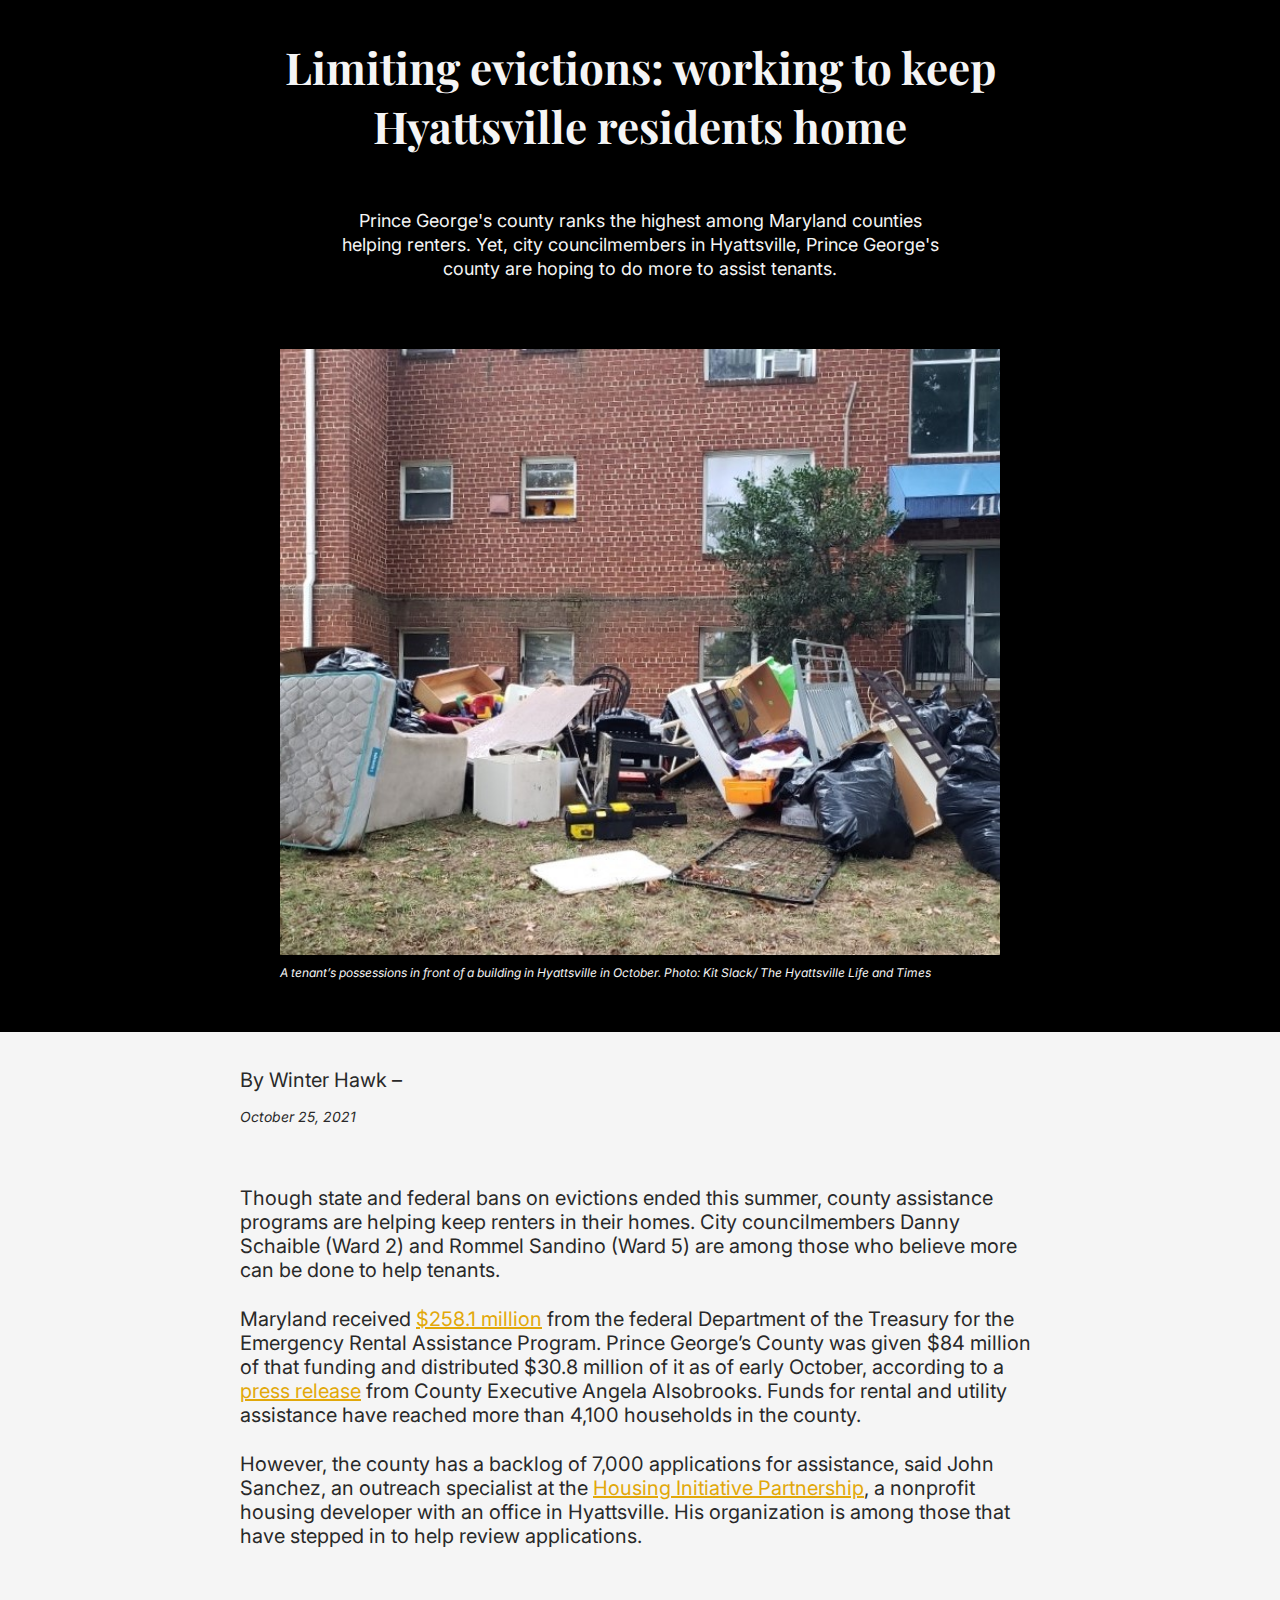
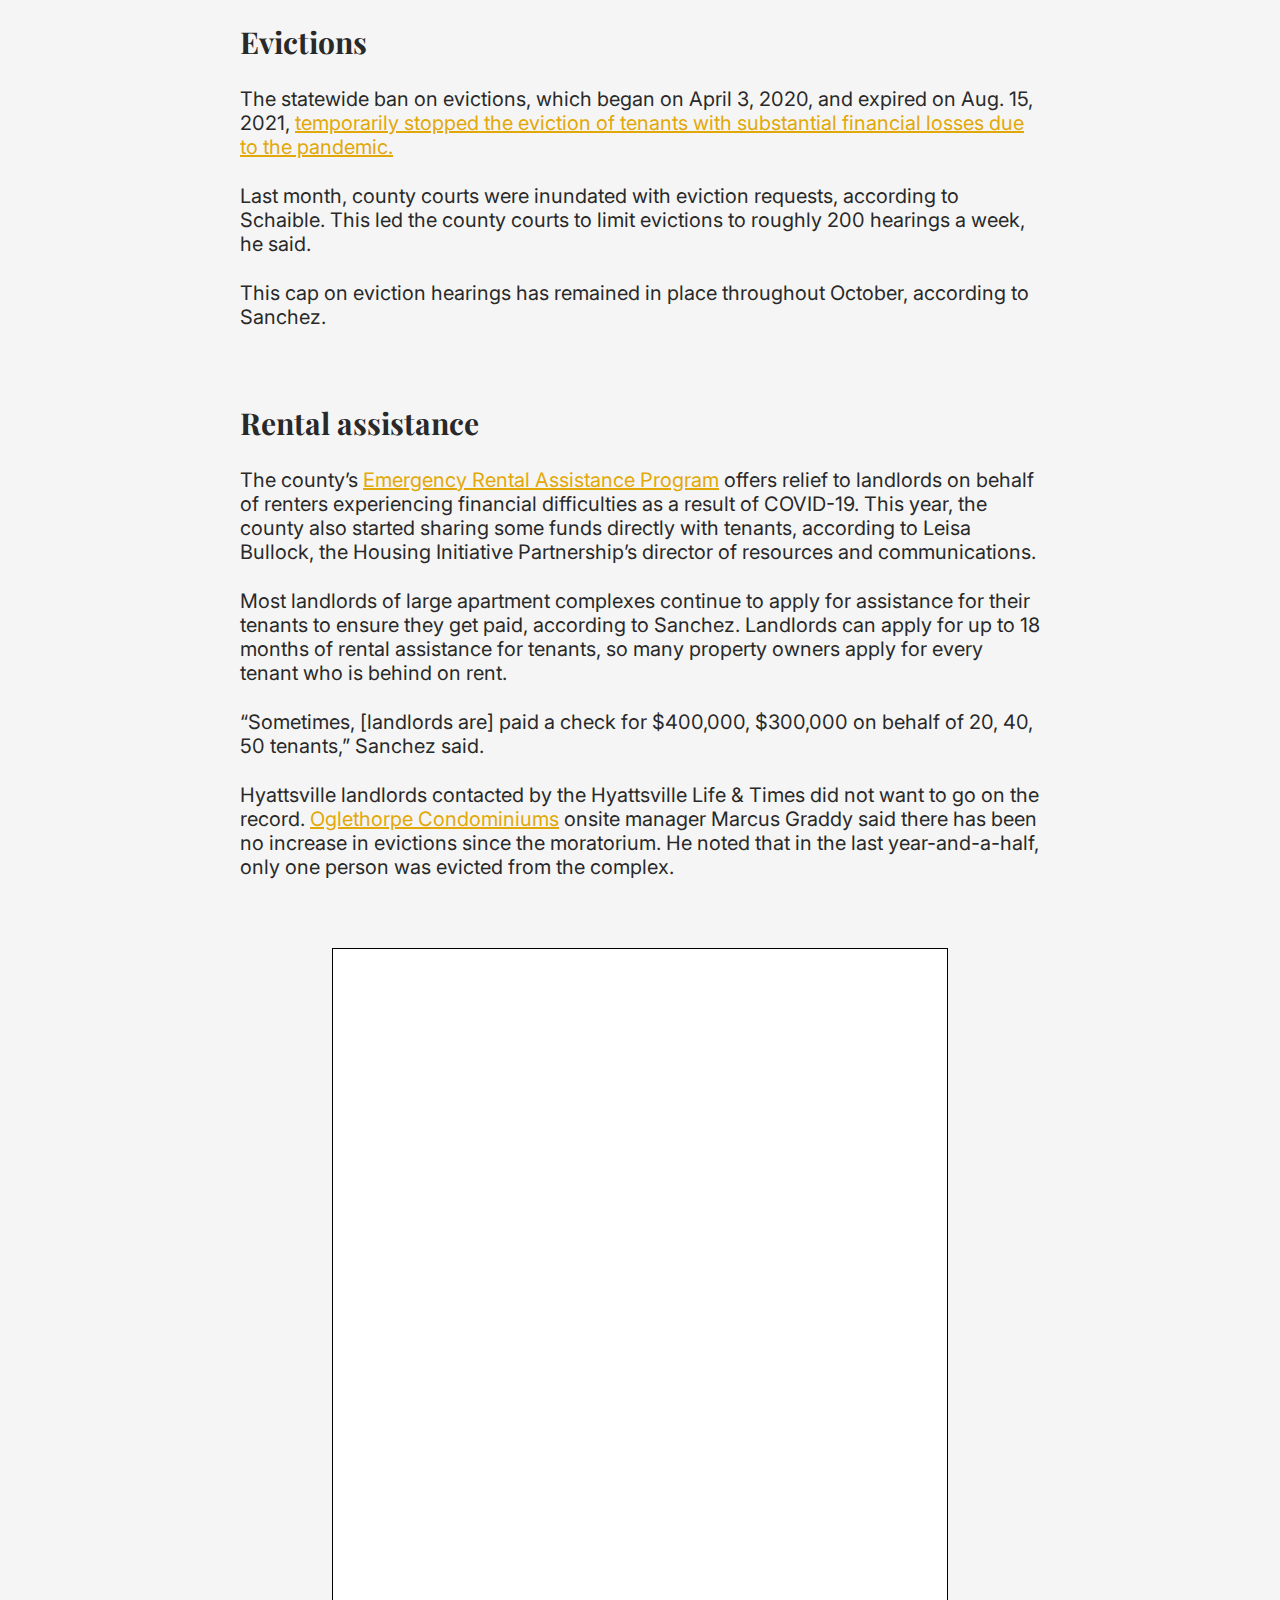
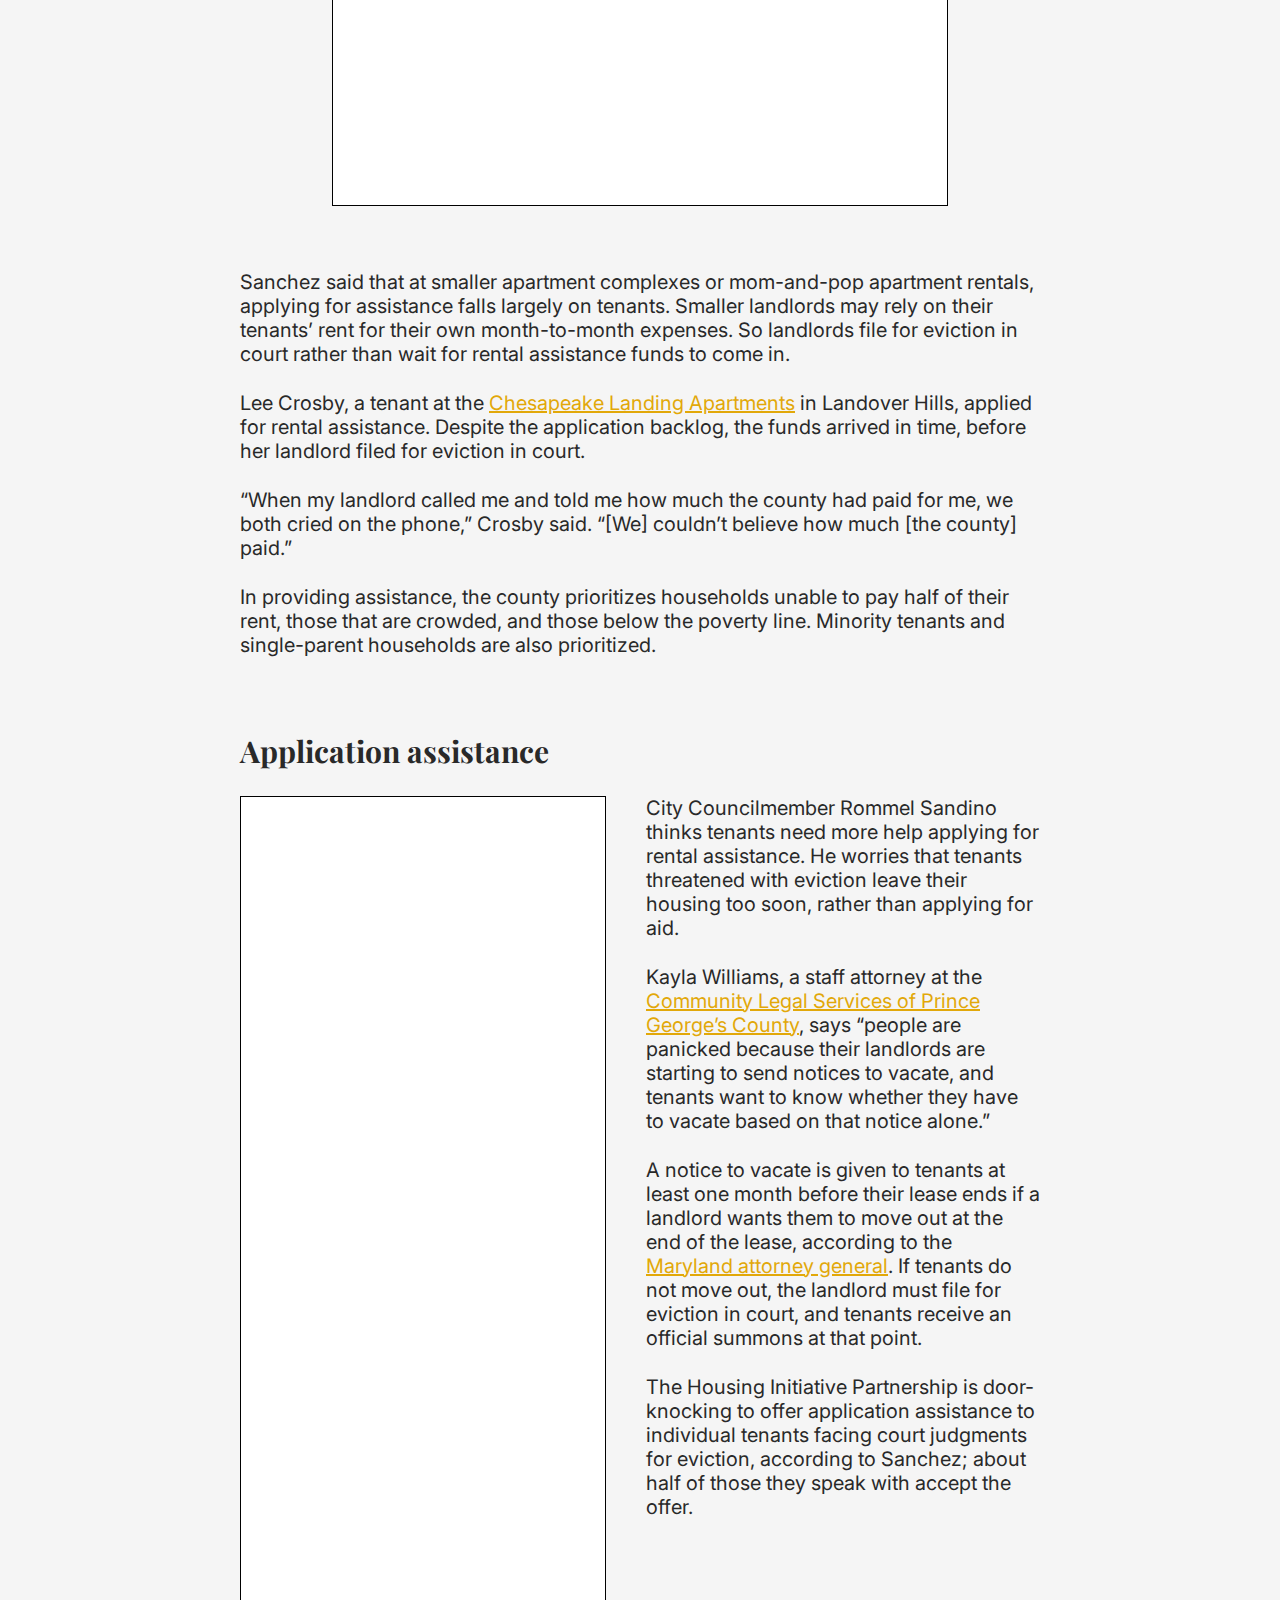
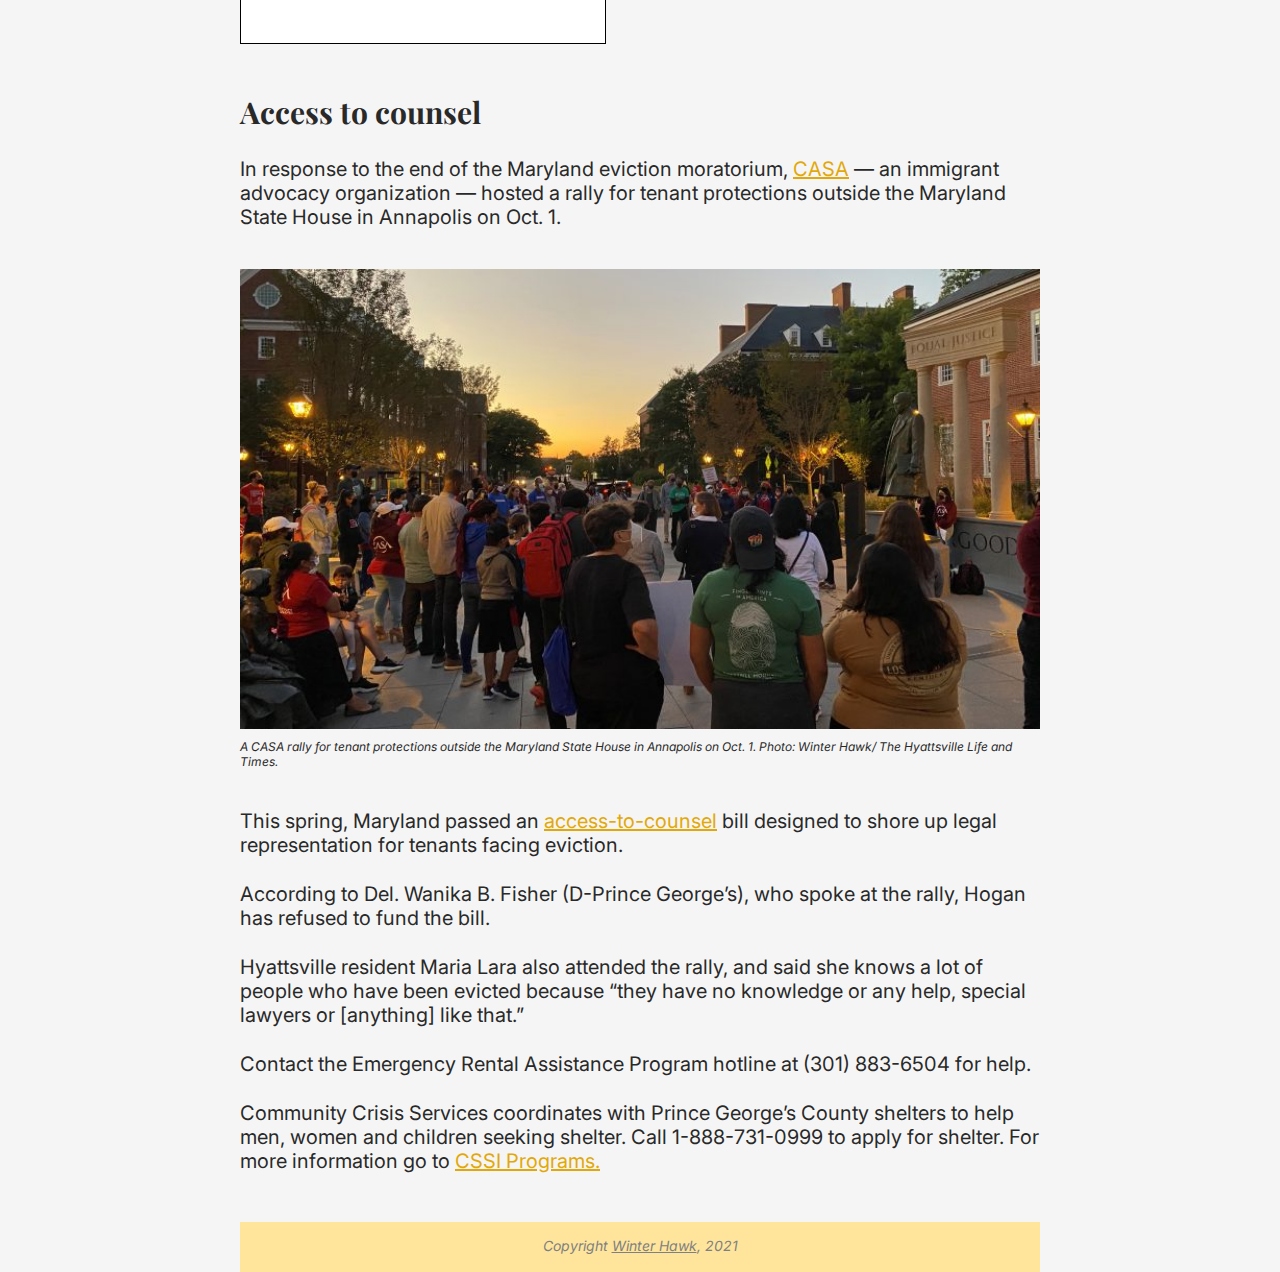
==== index.html @ 9fd35a3a "Update index.html" ====
<!DOCTYPE html>
<html lang="en">
   <head>
      <meta charset="utf-8">
      <meta name="viewport" content="width=device-width, initial-scale=1">
      <title>Limiting evictions: working to keep Hyattsville residents home</title>
      <link href="https://fonts.googleapis.com/css2?family=Playfair+Display&display=swap" rel="stylesheet">
      <link href="https://fonts.googleapis.com/css2?family=Inter:wght@200;300&display=swap" rel="stylesheet">
      <link rel="stylesheet" href="styles.css">
   </head>
   <body>
      <div class="header-container">
         <div class="container">
            <h1>Limiting evictions: working to keep Hyattsville residents&nbsp;home</h1>
            <br>
            <p class="subhead">Prince George's county ranks the highest among Maryland counties helping renters. Yet, city councilmembers in Hyattsville, Prince George's county are hoping to do more to assist tenants.  </p>
            <br>
            <br>
            <figure>
              <img src="Assets/October-eviction.jpeg" alt="Eviction">
              <figcaption> A tenant’s possessions in front of a building in Hyattsville in October. Photo: Kit Slack/ The Hyattsville Life and Times </figcaption>
            </figure>
            <br>
         </div>
      </div>
      <div class="text-container">
         <div class="container">
            <p>By Winter Hawk – </p>
            <p class="date"> October 25, 2021 </p>
            <br>
            <p>Though state and federal bans on evictions ended this summer, county assistance programs are helping keep renters in their homes. City councilmembers Danny Schaible (Ward 2) and Rommel Sandino (Ward 5) are among those who believe more can be done to help tenants.</p>
            <p>Maryland received <a href="https://home.treasury.gov/system/files/136/Emergency-Rental-Assistance-Payments-to-States-and-Eligible-Units-of-Local-Government.pdf" target="_blank">$258.1 million</a> from the federal Department of the Treasury for the Emergency Rental Assistance Program. Prince George’s County was given $84 million of that funding and distributed $30.8 million of it as of early October, according to a <a href="https://www.princegeorgescountymd.gov/ArchiveCenter/ViewFile/Item/3580" target="_blank">press release</a> from County Executive Angela Alsobrooks. Funds for rental and utility assistance have reached more than 4,100 households in the county.</p>
            <p>However, the county has a backlog of 7,000 applications for assistance, said John Sanchez, an outreach specialist at the <a href="https://hiphomes.org/" target="_blank">Housing Initiative Partnership</a>, a nonprofit housing developer with an office in Hyattsville. His organization is among those that have stepped in to help review applications.</p>
            <br>
            <h2>Evictions</h2>
            <p>The statewide ban on evictions, which began on April 3, 2020, and expired on Aug. 15, 2021, <a href="https://governor.maryland.gov/wp-content/uploads/2020/12/Evictions-Repossessions-Foreclosures-3d-AMENDED-12.17.20.pdf" target="_blank">temporarily stopped the eviction of tenants with substantial financial losses due to the pandemic.</a></p>
            <p>Last month, county courts were inundated with eviction requests, according to Schaible. This led the county courts to limit evictions to roughly 200 hearings a week, he said.</p>
            <p>This cap on eviction hearings has remained in place throughout October, according to Sanchez.</p>
            <br>
            <h2>Rental assistance</h2>
            <div>
               <p>The county’s <a href="https://www.princegeorgescountymd.gov/3703/Emergency-Rental-Assistance-Program" target="_blank">Emergency Rental Assistance Program</a> offers relief to landlords on behalf of renters experiencing financial difficulties as a result of COVID-19. This year, the county also started sharing some funds directly with tenants, according to Leisa Bullock, the Housing Initiative Partnership’s director of resources and communications. </p>
               <p> Most landlords of large apartment complexes continue to apply for assistance for their tenants to ensure they get paid, according to Sanchez. Landlords can apply for up to 18 months of rental assistance for tenants, so many property owners apply for every tenant who is behind on rent. </p>
               <p> “Sometimes, [landlords are] paid a check for $400,000, $300,000 on behalf of 20, 40, 50 tenants,” Sanchez said. </p>
               <p> Hyattsville landlords contacted by the Hyattsville Life & Times did not want to go on the record. <a href="https://www.facebook.com/MyOglethorpe/" target="_blank">Oglethorpe Condominiums</a> onsite manager Marcus Graddy said there has been no increase in evictions since the moratorium. He noted that in the last year-and-a-half, only one person was evicted from the complex.</p>
               <br>
            </div>
            <div class="image image1">
               <iframe title="Emergency Rental Assistance Program Applications " aria-label="Table" id="datawrapper-chart-BpOso" src="https://datawrapper.dwcdn.net/BpOso/4/" style="width: 0; min-width: 100% !important; border: none;" height="837"></iframe><script>!function(){"use strict";window.addEventListener("message",(function(e){if(void 0!==e.data["datawrapper-height"]){var t=document.querySelectorAll("iframe");for(var a in e.data["datawrapper-height"])for(var r=0;r<t.length;r++){if(t[r].contentWindow===e.source)t[r].style.height=e.data["datawrapper-height"][a]+"px"}}}))}();</script>
            </div>
            <br>
            <p> Sanchez said that at smaller apartment complexes or mom-and-pop apartment rentals, applying for assistance falls largely on tenants. Smaller landlords may rely on their tenants’ rent for their own month-to-month expenses. So landlords file for eviction in court rather than wait for rental assistance funds to come in. </p>
            <p>Lee Crosby, a tenant at the <a href="https://chesapeakelandingapartments.com/" target="_blank">Chesapeake Landing Apartments</a> in Landover Hills, applied for rental assistance. Despite the application backlog, the funds arrived in time, before her landlord filed for eviction in court.</p>
            <p> “When my landlord called me and told me how much the county had paid for me, we both cried on the phone,” Crosby said. “[We] couldn’t believe how much [the county] paid.” </p>
            <p> In providing assistance, the county prioritizes households unable to pay half of their rent, those that are crowded, and those below the poverty line. Minority tenants and single-parent households are also prioritized. </p>
            <br>
            <h2>Application assistance</h2>
            <div class="image-wrapper">
               <div class="image image2">
                 <iframe title="Households Assisted with Federal Covid-19 Relief Funds" aria-label="Grouped Bars" id="datawrapper-chart-jTeol" src="https://datawrapper.dwcdn.net/jTeol/2/" style="width: 0; min-width: 100% !important; border: none;" height="827"></iframe><script>!function(){"use strict";window.addEventListener("message",(function(e){if(void 0!==e.data["datawrapper-height"]){var t=document.querySelectorAll("iframe");for(var a in e.data["datawrapper-height"])for(var r=0;r<t.length;r++){if(t[r].contentWindow===e.source)t[r].style.height=e.data["datawrapper-height"][a]+"px"}}}))}();
                 </script>
               </div>
               <div>
                  <p class="margin"> City Councilmember Rommel Sandino thinks tenants need more help applying for rental assistance. He worries that tenants threatened with eviction leave their housing too soon, rather than applying for aid. </p>
                  <p> Kayla Williams, a staff attorney at the <a href="https://www.clspgc.org/" target="_blank">Community Legal Services of Prince George’s County</a>, says “people are panicked because their landlords are starting to send notices to vacate, and tenants want to know whether they have to vacate based on that notice alone.” </p>
                  <p> A notice to vacate is given to tenants at least one month before their lease ends if a landlord wants them to move out at the end of the lease, according to the <a href="https://www.marylandattorneygeneral.gov/CPD%20Documents/Tips-Publications/81.pdf" target="_blank">Maryland attorney general</a>. If tenants do not move out, the landlord must file for eviction in court, and tenants receive an official summons at that point. </p>
                  <p> The Housing Initiative Partnership is door-knocking to offer application assistance to individual tenants facing court judgments for eviction, according to Sanchez; about half of those they speak with accept the offer. </p>
               </div>
            </div>
            <br>
            <h2> Access to counsel </h2>
            <p> In response to the end of the Maryland eviction moratorium, <a href="https://wearecasa.org/" target="_blank">CASA</a> — an immigrant advocacy organization — hosted a rally for tenant protections outside the Maryland State House in Annapolis on Oct. 1. </p>
            <figure class="rally-container">
              <img src="assets/CASA-rally.jpg" alt="CASA Rally">
              <figcaption> A CASA rally for tenant protections outside the Maryland State House in Annapolis on Oct. 1. Photo: Winter Hawk/ The Hyattsville Life and Times. </figcaption>
            </figure>
            <p> This spring, Maryland passed an <a href="https://trackbill.com/bill/maryland-house-bill-18-landlord-and-tenant-residential-tenants-access-to-counsel/1957976/" target="_blank">access-to-counsel</a> bill designed to shore up legal representation for tenants facing eviction. </p>
            <p> According to Del. Wanika B. Fisher (D-Prince George’s), who spoke at the rally, Hogan has refused to fund the bill. </p>
            <p> Hyattsville resident Maria Lara also attended the rally, and said she knows a lot of people who have been evicted because “they have no knowledge or any help, special lawyers or [anything] like that.” </p>
            <p> Contact the Emergency Rental Assistance Program hotline at (301) 883-6504 for help. </p>
            <p> Community Crisis Services coordinates with Prince George’s County shelters to help men, women and children seeking shelter. Call 1-888-731-0999 to apply for shelter. For more information go to <a href="https://www.communitycrisis.org/?page_id=1098#1462406111928-669ebdb4-e2aa" target="_blank">CSSI Programs. </a> </p>
            <br>
            <div class="footer">
               <div class= "copyright">
                  Copyright <a class="copyright" href="https://winter-hawk.github.io/" target="_blank"> Winter Hawk</a>, 2021
               </div>
            </div>
         </div>
      </div>
   </body>
</html>
---- styles.css ----
/* font-family: 'Inter', sans-serif;
 font-family: 'Playfair Display', serif;
*/
 body {
     font-family: 'Inter', sans-serif;
     margin: 0px;
     font-size: 20px;
}
 p {
     line-height: 24px;
     margin-bottom: 25px;
}
 .header-container {
     background-color: #000000;
     color: #f5f5f5;
     padding: 8px 0;
}
 figcaption {
     font-size: 12px;
     font-style: italic;
     margin-top: 5px;
}
 .date {
     font-size: 14px;
     font-style: italic;
     line-height: 0px;
}
 .text-container {
     padding-top: 16px;
     color: #292929;
     background-color: #f5f5f5;
}
 .margin {
     margin-top: 0px;
}
 .subhead {
     max-width: 600px;
     margin: auto;
     text-align: center;
     font-size: 18px;
}
 .container {
     flex-direction: column;
     max-width: 800px;
     margin: auto;
}
 h1 {
     text-align: center;
     font-size: 44px;
}
 h1, h2, h3, h4, h5, h6 {
     font-family: 'Playfair Display', serif;
     font-weight: bold;
}
 h2 {
     font-size: 30px;
}
 a {
     color: #e2a809;
}
 a:hover {
     color: #f88324;
}
 .image-wrapper {
     display: flex;
}
 .image {
     border: 1px solid black;
     min-width: 350px;
}

 .image1 {
     width: 75%;
     height: 75%;
     background-color: white;
     margin: 20px auto 20px auto;
     padding: 7px;
}
 .image2 {
     margin-right: 40px;
     width: 75%;
     height: 75%;
     background-color: white;
     padding: 7px;
}
 @media only screen and (max-width: 600px) {
     .image-wrapper {
         display: flex;
         flex-direction: column;
    }
     .image2 {
         margin: auto;
    }
     .margin {
         margin-top: 30px;
    }
     .text-container {
         padding-left: 10px;
         padding-right: 10px;
     }
     .header-container {
         padding-left: 15px;
         padding-right: 15px;
     }
}
 img {
     margin: auto;
     width: 100%;
}
 .rally-container {
     margin: 40px 0px 40px 0px;
}
 .footer {
     position: inherit;
     left: 0;
     bottom: 0;
     height: 50px;
     width: 100%;
     background-color: #FFE59C;
     color: white;
}
 .copyright {
     text-align: center;
     font-style: italic;
     padding-top: 15px;
     color: gray;
     font-size: 14px;
}
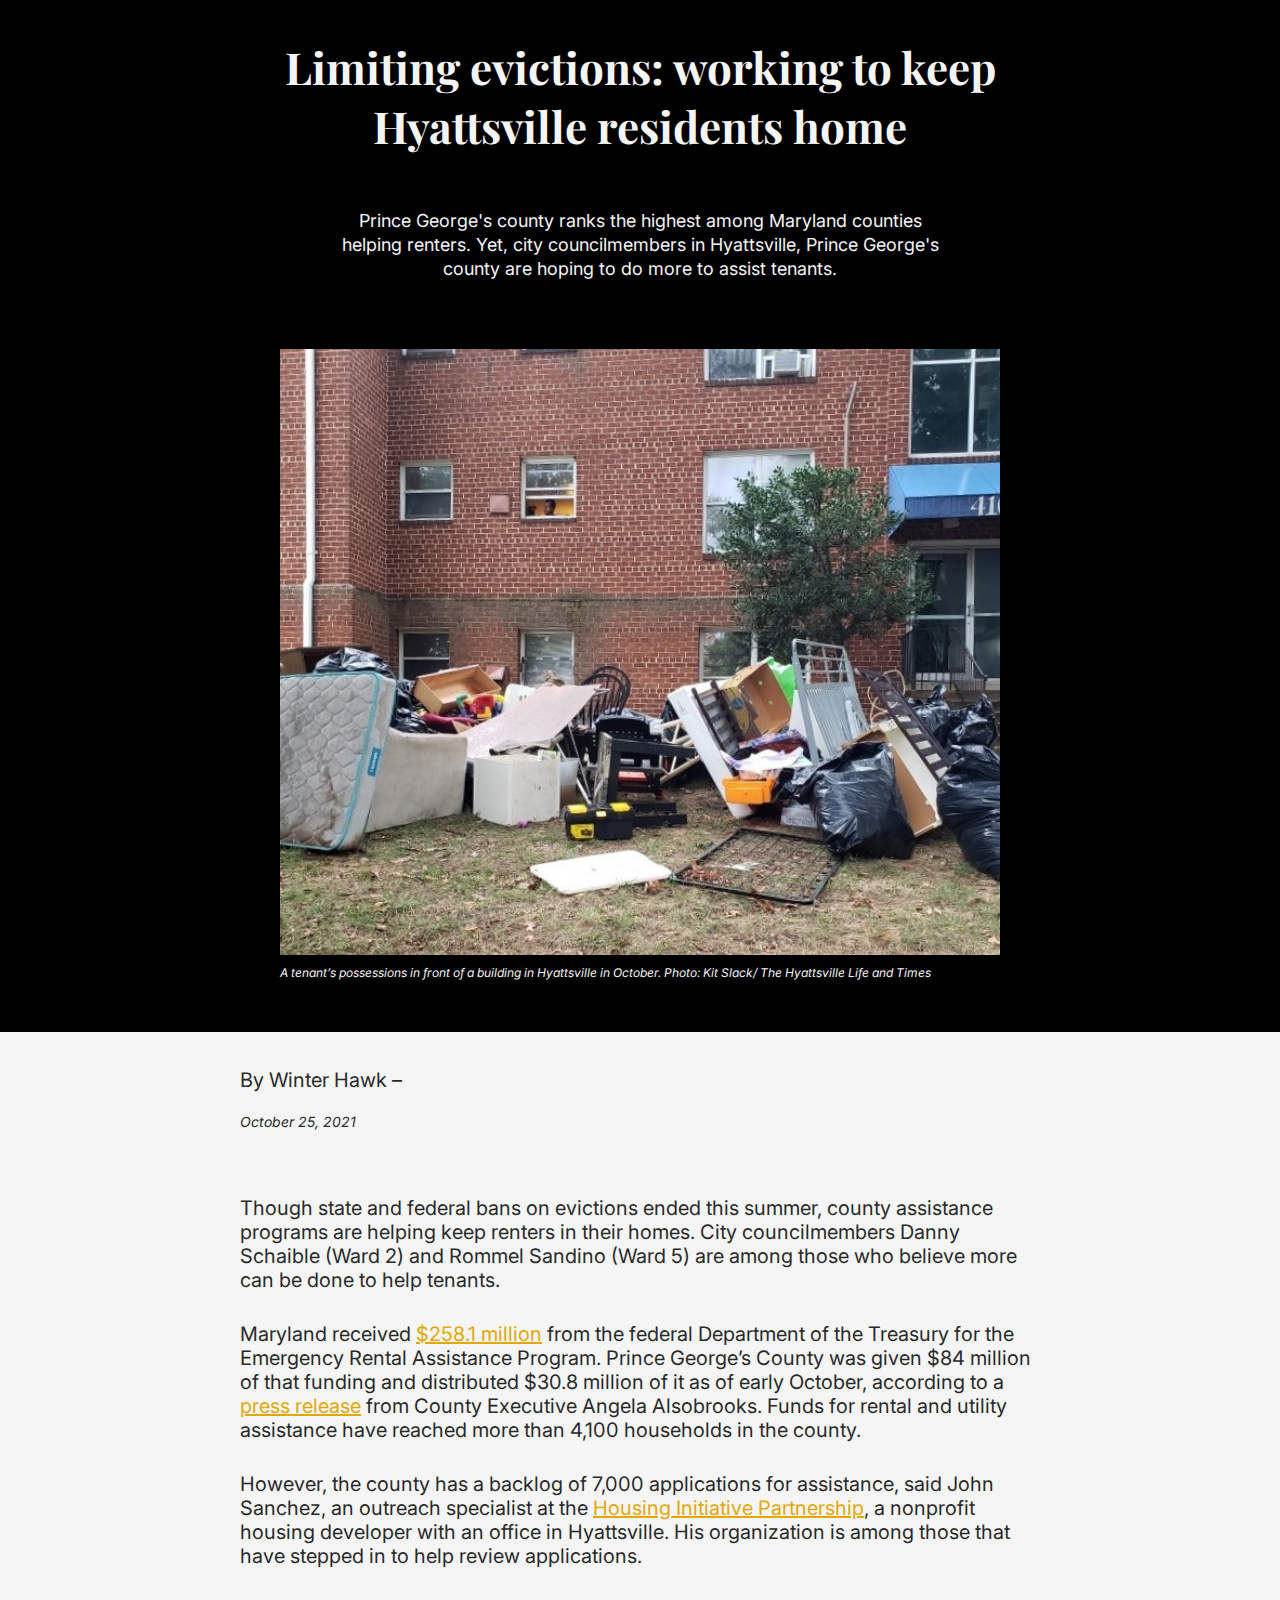
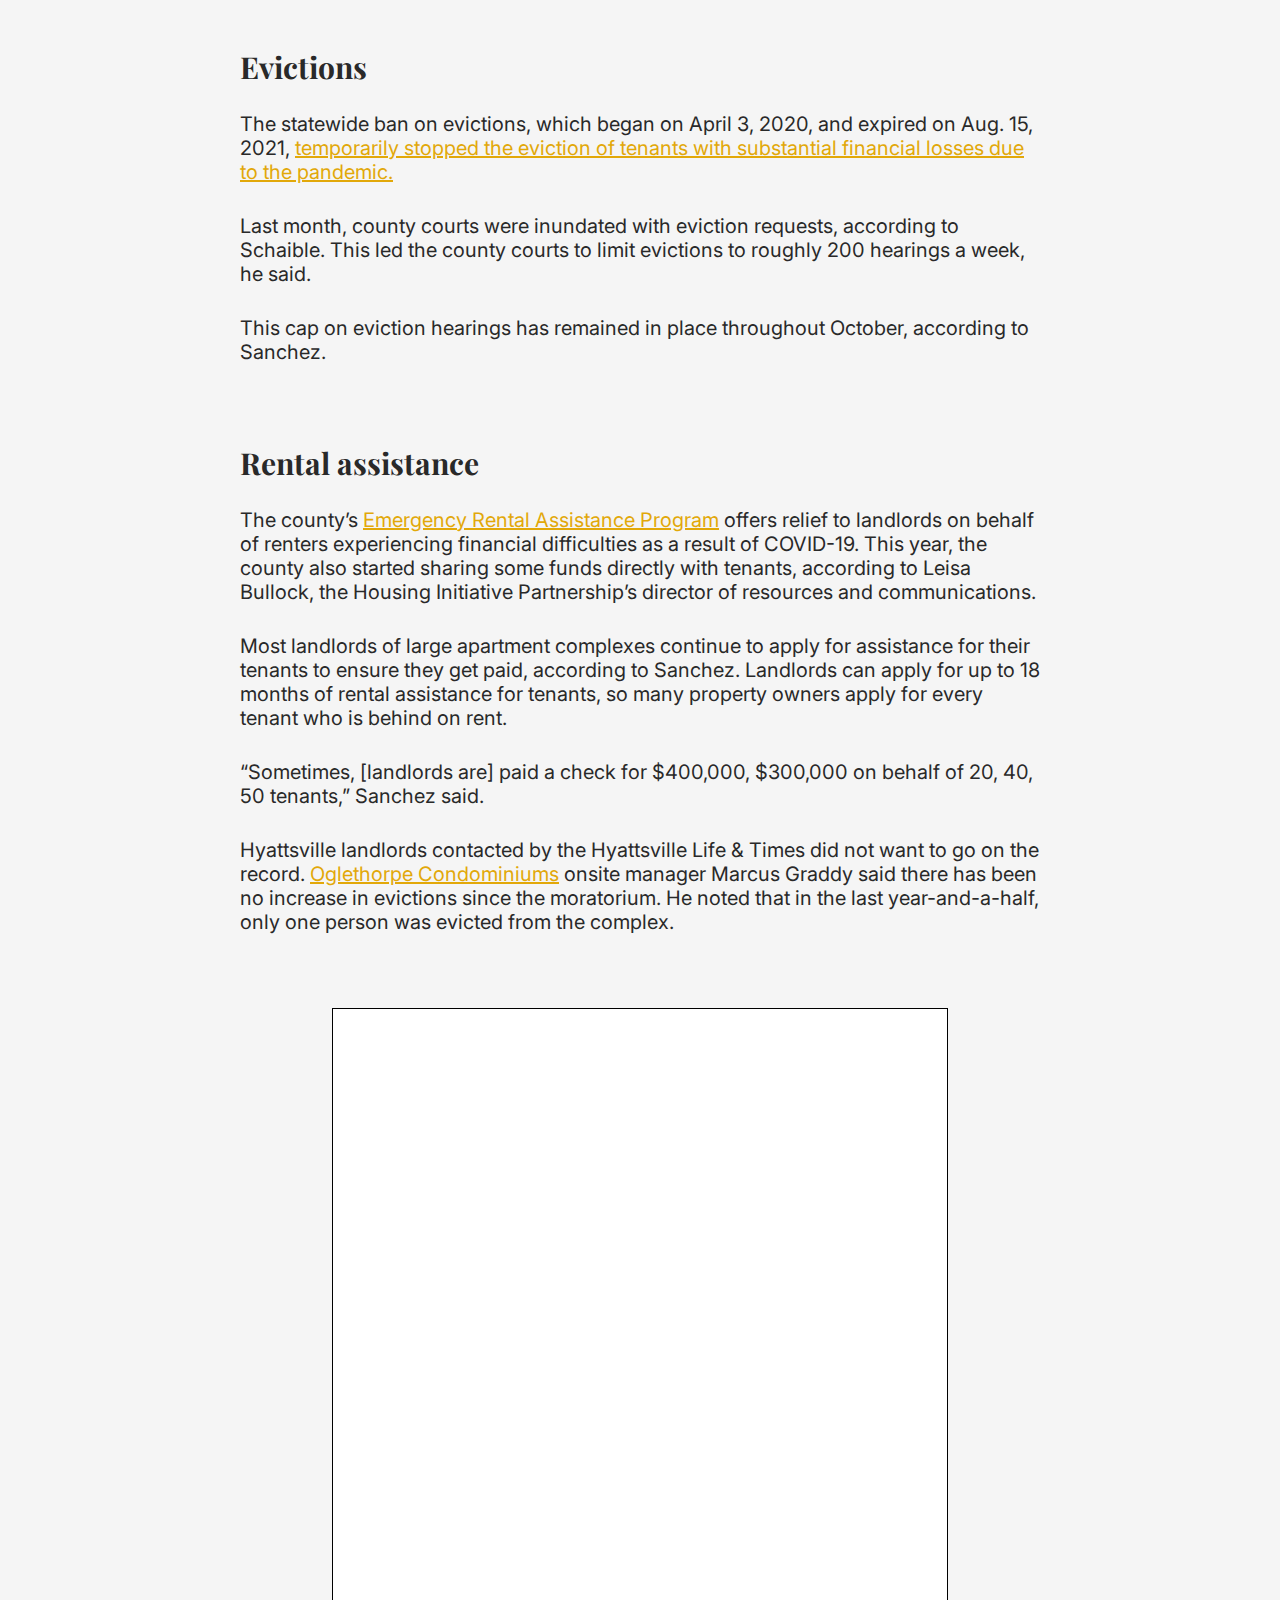
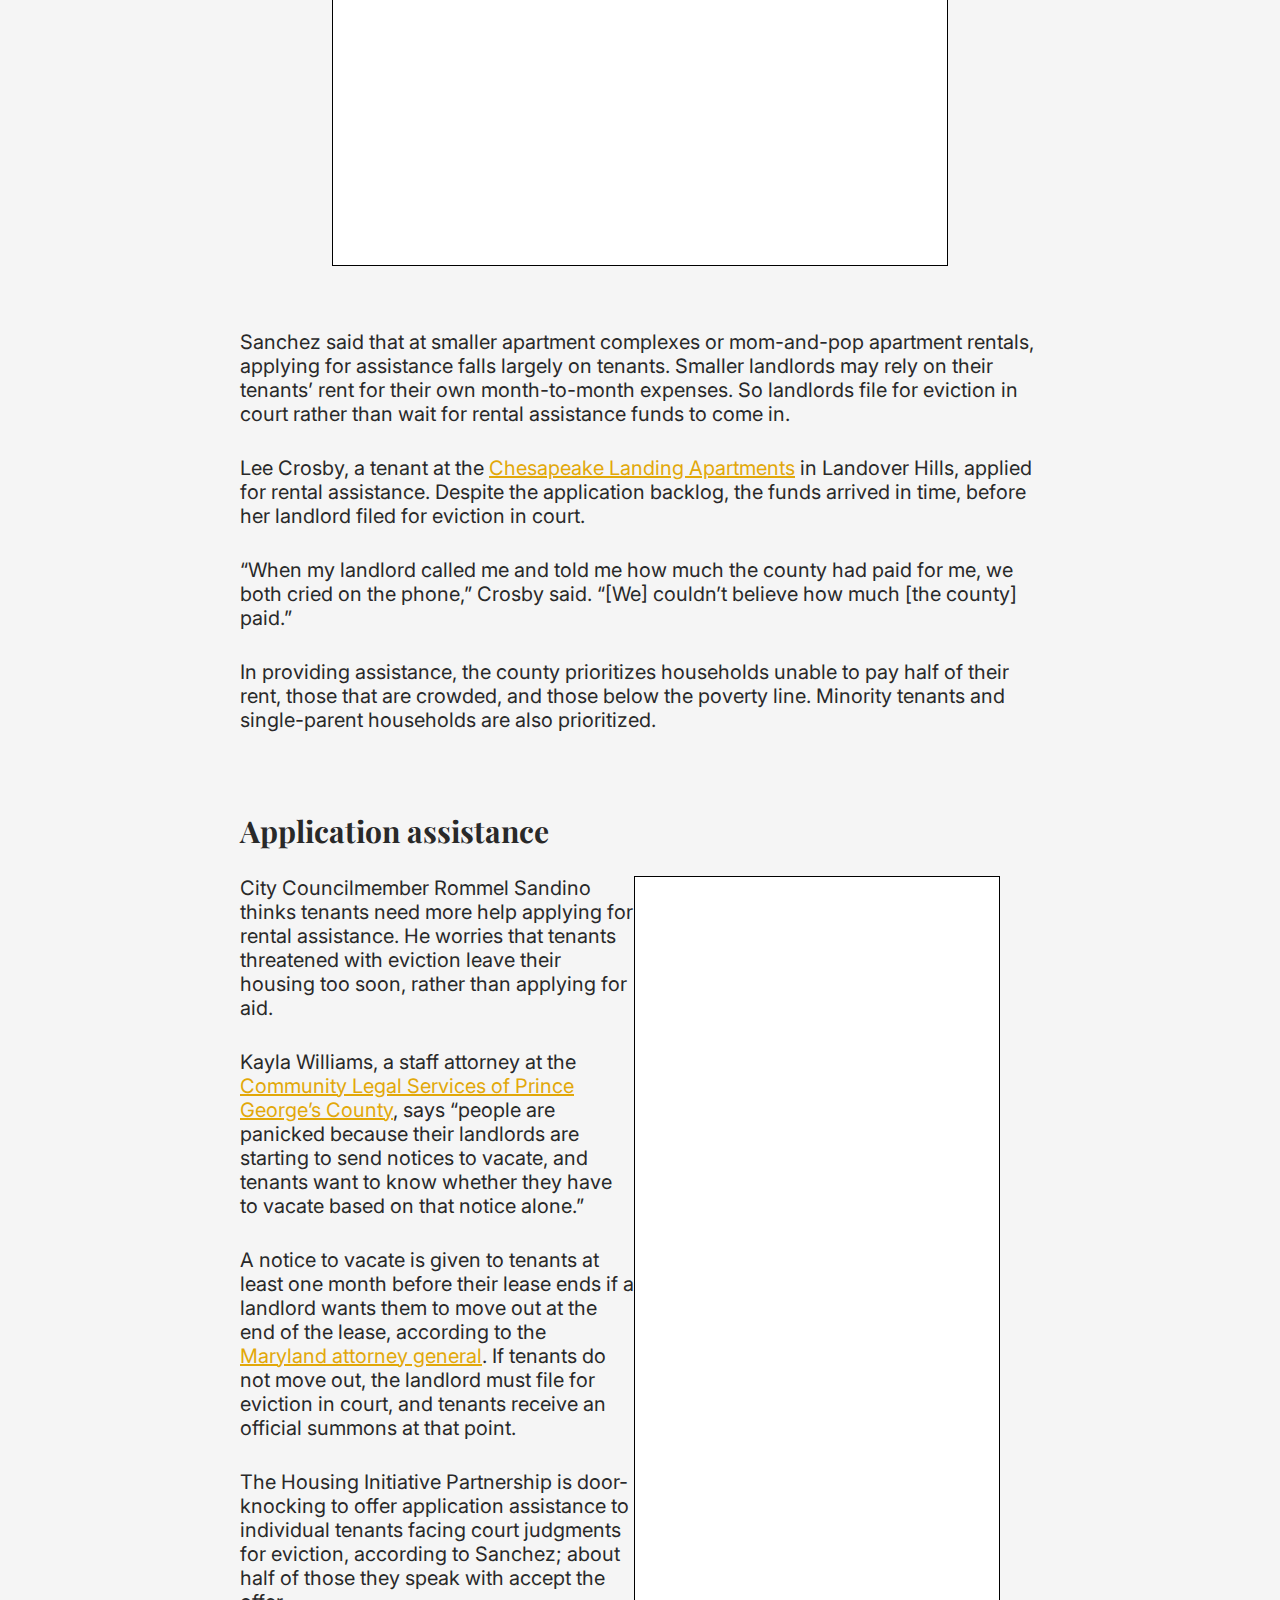
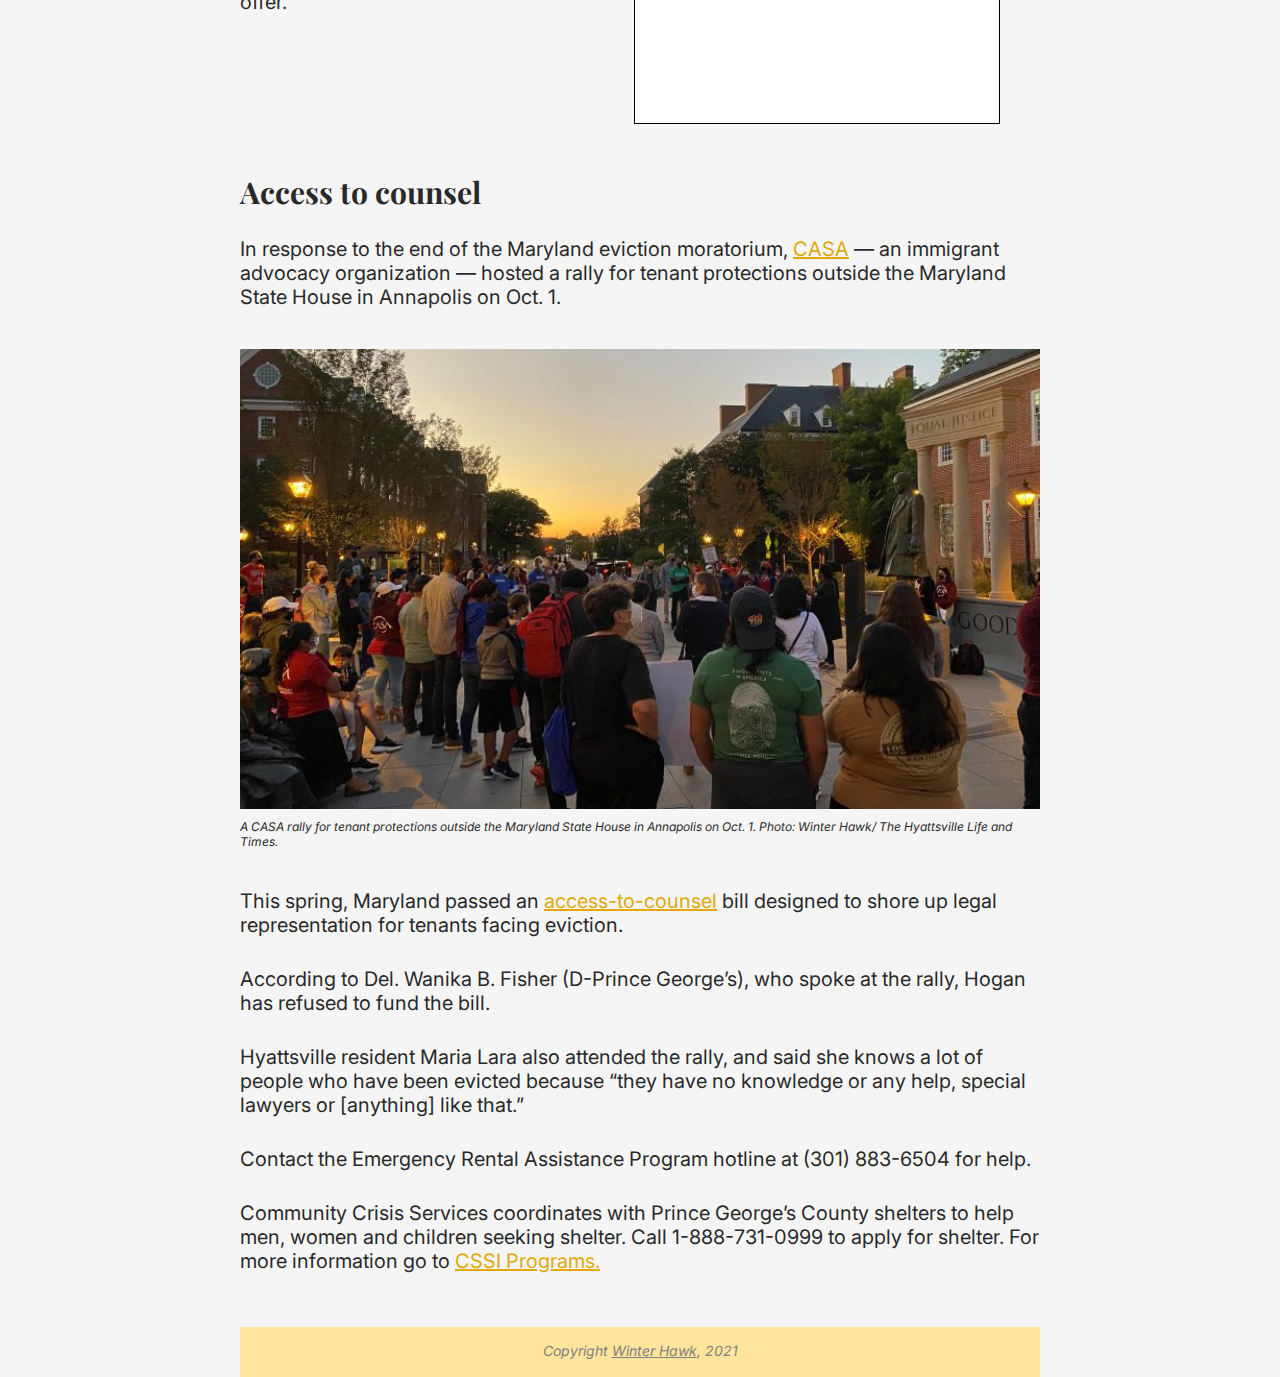
==== commit ac03c1fe: "Update index.html" ====
--- a/index.html
+++ b/index.html
@@ -3,10 +3,11 @@
    <head>
       <meta charset="utf-8">
       <meta name="viewport" content="width=device-width, initial-scale=1">
+      <meta name="author" content="Winter Hawk">
       <title>Limiting evictions: working to keep Hyattsville residents home</title>
       <link href="https://fonts.googleapis.com/css2?family=Playfair+Display&display=swap" rel="stylesheet">
-      <link href="https://fonts.googleapis.com/css2?family=Inter:wght@200;300&display=swap" rel="stylesheet">
-      <link rel="stylesheet" href="styles.css">
+      <link href="https://fonts.googleapis.com/css2?family=Inter:wght@300&display=swap" rel="stylesheet">
+      <link rel="stylesheet" href="styles.css" type="text/css">
    </head>
    <body>
       <div class="header-container">
@@ -46,7 +47,8 @@
                <br>
             </div>
             <div class="image image1">
-               <iframe title="Emergency Rental Assistance Program Applications " aria-label="Table" id="datawrapper-chart-BpOso" src="https://datawrapper.dwcdn.net/BpOso/4/" style="width: 0; min-width: 100% !important; border: none;" height="837"></iframe><script>!function(){"use strict";window.addEventListener("message",(function(e){if(void 0!==e.data["datawrapper-height"]){var t=document.querySelectorAll("iframe");for(var a in e.data["datawrapper-height"])for(var r=0;r<t.length;r++){if(t[r].contentWindow===e.source)t[r].style.height=e.data["datawrapper-height"][a]+"px"}}}))}();</script>
+               <iframe title="Emergency Rental Assistance Program Applications " aria-label="Table" id="datawrapper-chart-BpOso" src="https://datawrapper.dwcdn.net/BpOso/4/" style="width: 0; min-width: 100% !important; border: none;" height="837"></iframe><script>!function(){"use strict";window.addEventListener("message",(function(e){if(void 0!==e.data["datawrapper-height"]){var t=document.querySelectorAll("iframe");for(var a in e.data["datawrapper-height"])for(var r=0;r<t.length;r++){if(t[r].contentWindow===e.source)t[r].style.height=e.data["datawrapper-height"][a]+"px"}}}))}();
+               </script>
             </div>
             <br>
             <p> Sanchez said that at smaller apartment complexes or mom-and-pop apartment rentals, applying for assistance falls largely on tenants. Smaller landlords may rely on their tenants’ rent for their own month-to-month expenses. So landlords file for eviction in court rather than wait for rental assistance funds to come in. </p>
@@ -56,15 +58,15 @@
             <br>
             <h2>Application assistance</h2>
             <div class="image-wrapper">
-               <div class="image image2">
-                 <iframe title="Households Assisted with Federal Covid-19 Relief Funds" aria-label="Grouped Bars" id="datawrapper-chart-jTeol" src="https://datawrapper.dwcdn.net/jTeol/2/" style="width: 0; min-width: 100% !important; border: none;" height="827"></iframe><script>!function(){"use strict";window.addEventListener("message",(function(e){if(void 0!==e.data["datawrapper-height"]){var t=document.querySelectorAll("iframe");for(var a in e.data["datawrapper-height"])for(var r=0;r<t.length;r++){if(t[r].contentWindow===e.source)t[r].style.height=e.data["datawrapper-height"][a]+"px"}}}))}();
-                 </script>
-               </div>
                <div>
                   <p class="margin"> City Councilmember Rommel Sandino thinks tenants need more help applying for rental assistance. He worries that tenants threatened with eviction leave their housing too soon, rather than applying for aid. </p>
                   <p> Kayla Williams, a staff attorney at the <a href="https://www.clspgc.org/" target="_blank">Community Legal Services of Prince George’s County</a>, says “people are panicked because their landlords are starting to send notices to vacate, and tenants want to know whether they have to vacate based on that notice alone.” </p>
                   <p> A notice to vacate is given to tenants at least one month before their lease ends if a landlord wants them to move out at the end of the lease, according to the <a href="https://www.marylandattorneygeneral.gov/CPD%20Documents/Tips-Publications/81.pdf" target="_blank">Maryland attorney general</a>. If tenants do not move out, the landlord must file for eviction in court, and tenants receive an official summons at that point. </p>
                   <p> The Housing Initiative Partnership is door-knocking to offer application assistance to individual tenants facing court judgments for eviction, according to Sanchez; about half of those they speak with accept the offer. </p>
+               </div>
+               <div class="image image2">
+                 <iframe title="Households Assisted with Federal Covid-19 Relief Funds" aria-label="Grouped Bars" id="datawrapper-chart-jTeol" src="https://datawrapper.dwcdn.net/jTeol/2/" style="width: 0; min-width: 100% !important; border: none;" height="827"></iframe><script>!function(){"use strict";window.addEventListener("message",(function(e){if(void 0!==e.data["datawrapper-height"]){var t=document.querySelectorAll("iframe");for(var a in e.data["datawrapper-height"])for(var r=0;r<t.length;r++){if(t[r].contentWindow===e.source)t[r].style.height=e.data["datawrapper-height"][a]+"px"}}}))}();
+                 </script>
                </div>
             </div>
             <br>
--- a/styles.css
+++ b/styles.css
@@ -8,7 +8,7 @@
 }
  p {
      line-height: 24px;
-     margin-bottom: 25px;
+     margin-bottom: 30px;
 }
  .header-container {
      background-color: #000000;
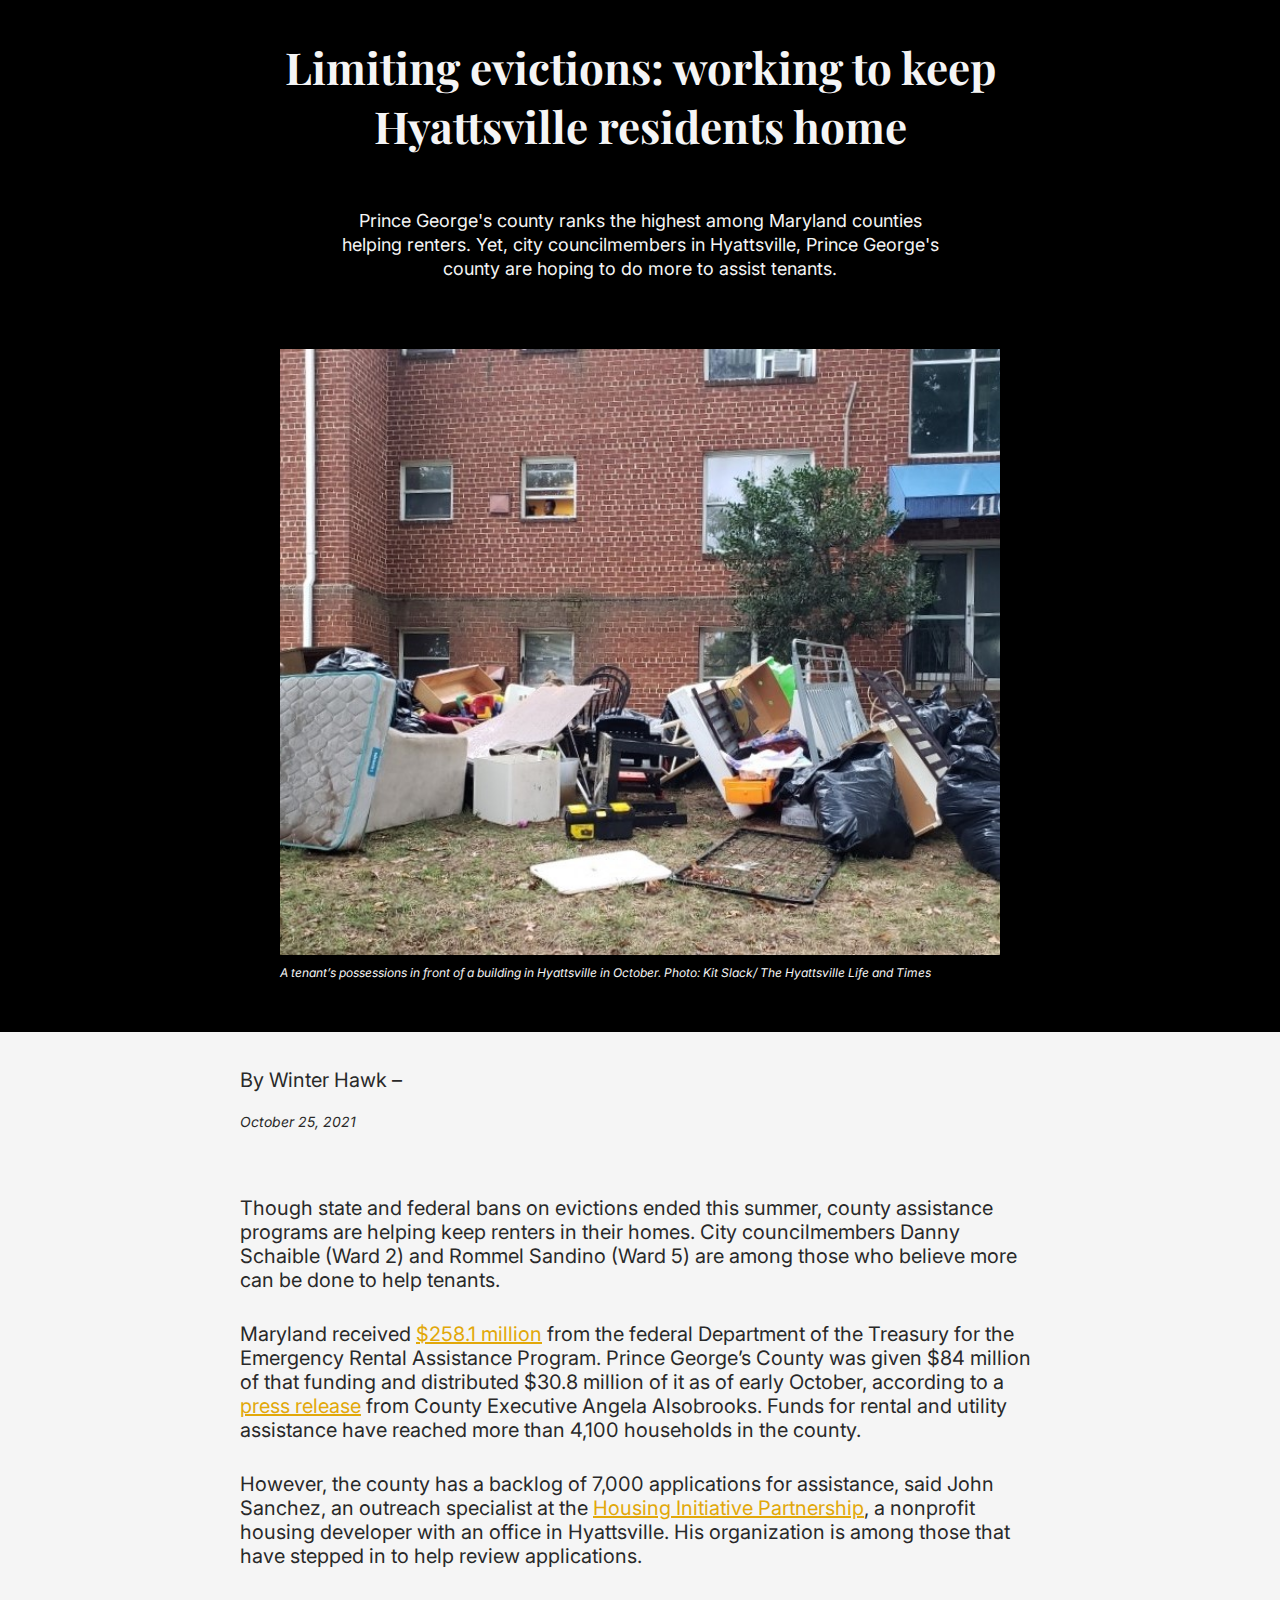
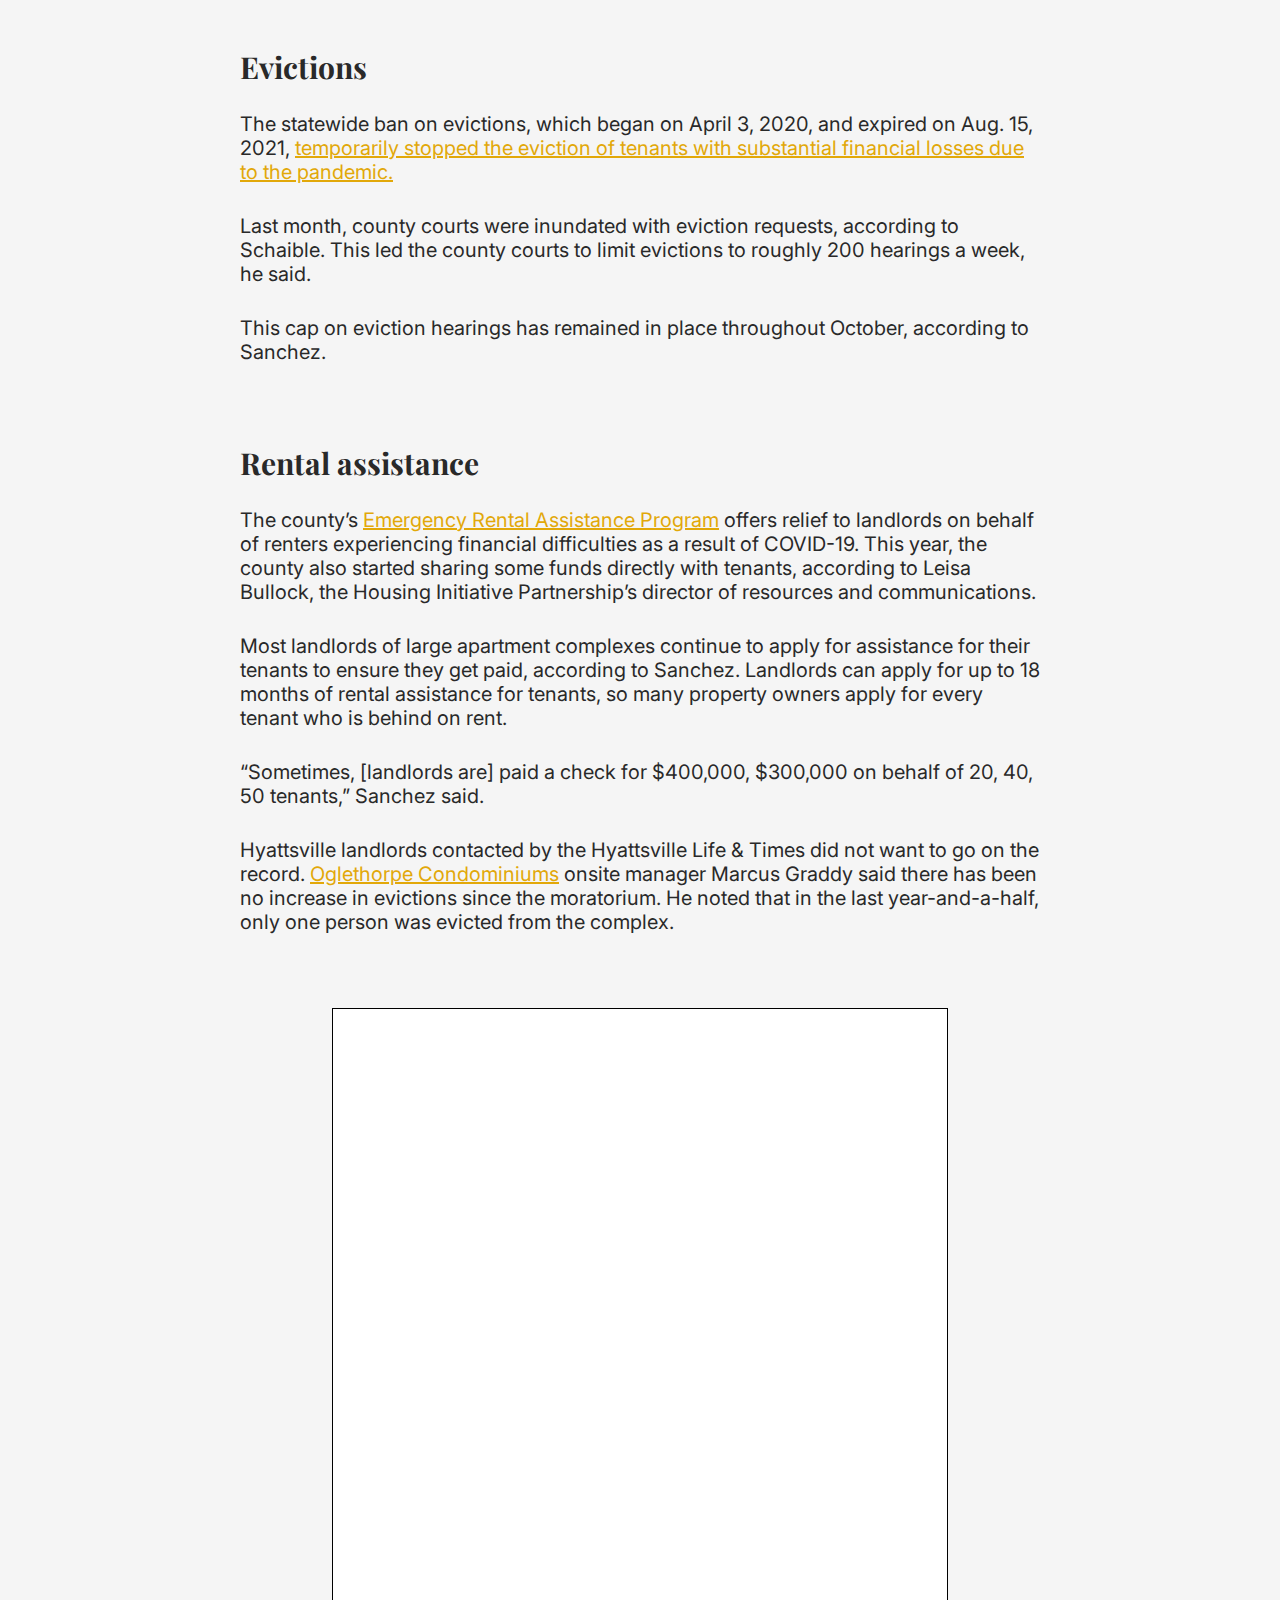
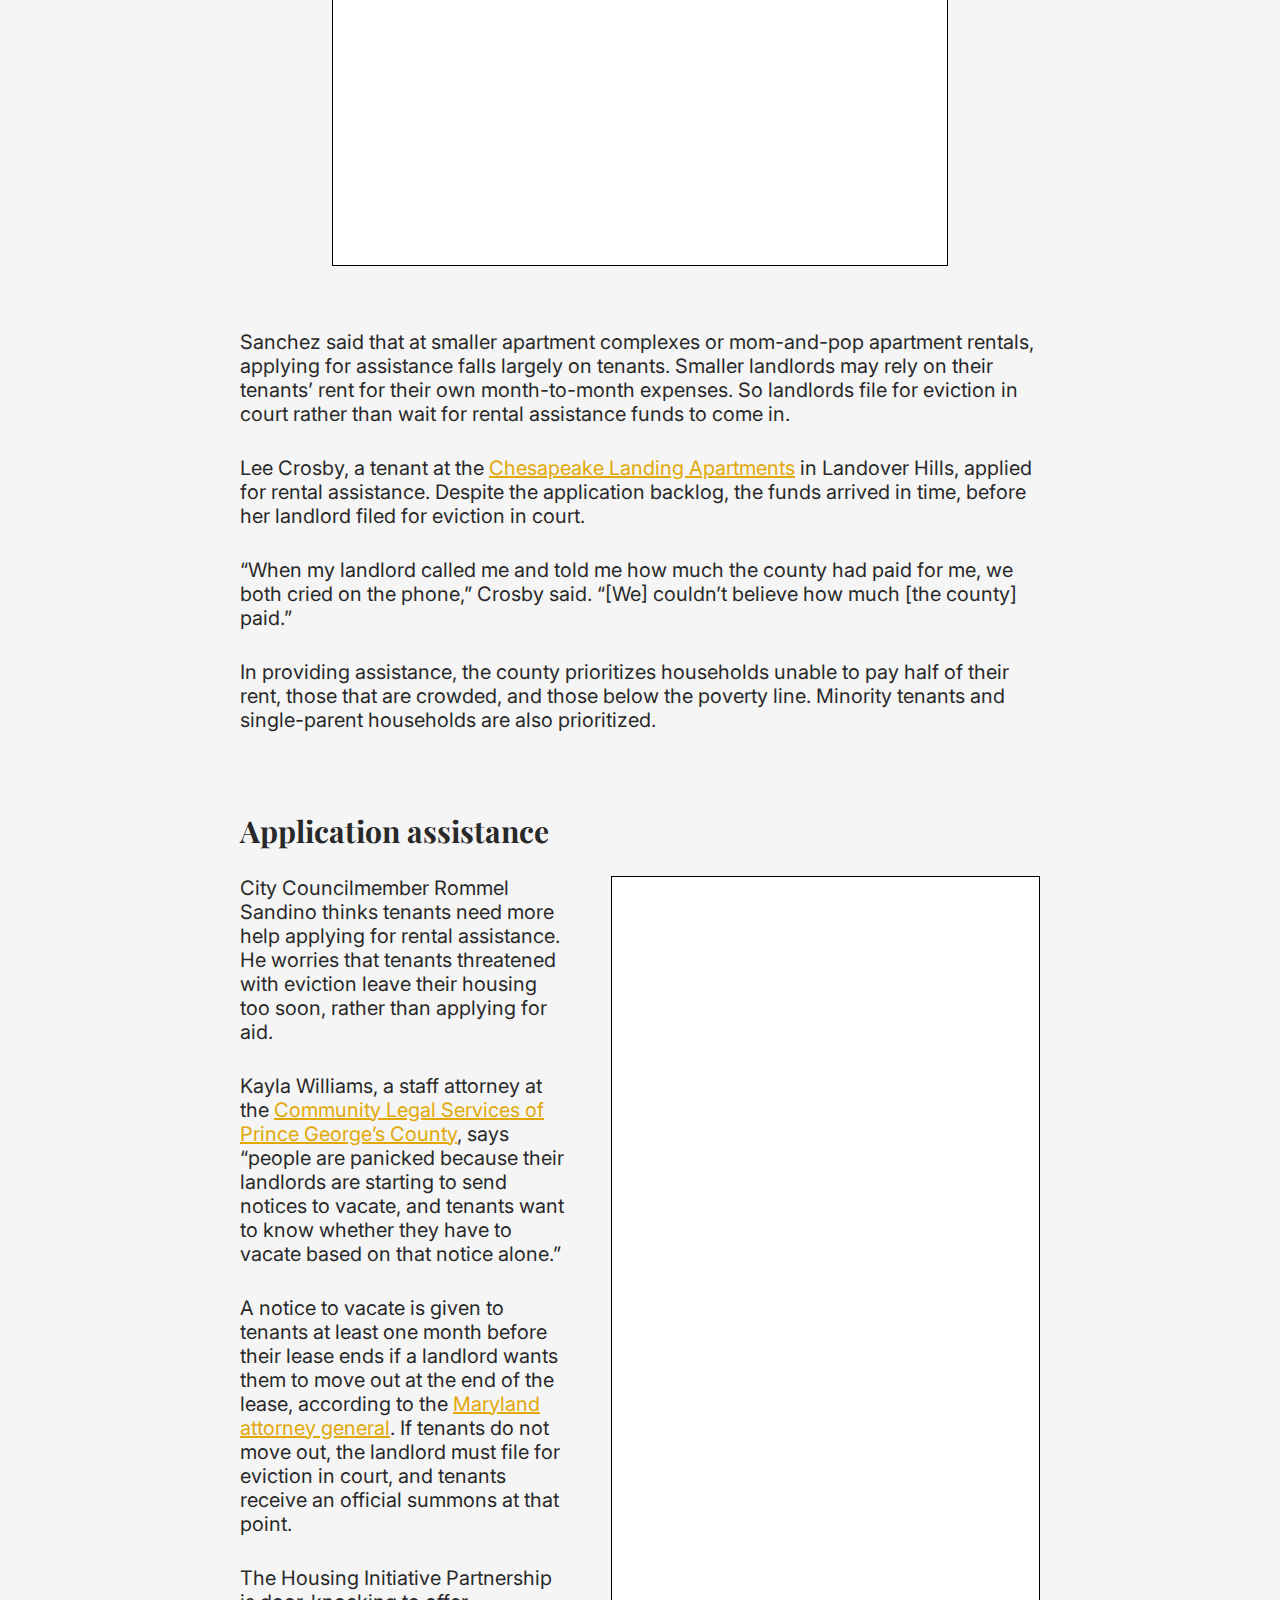
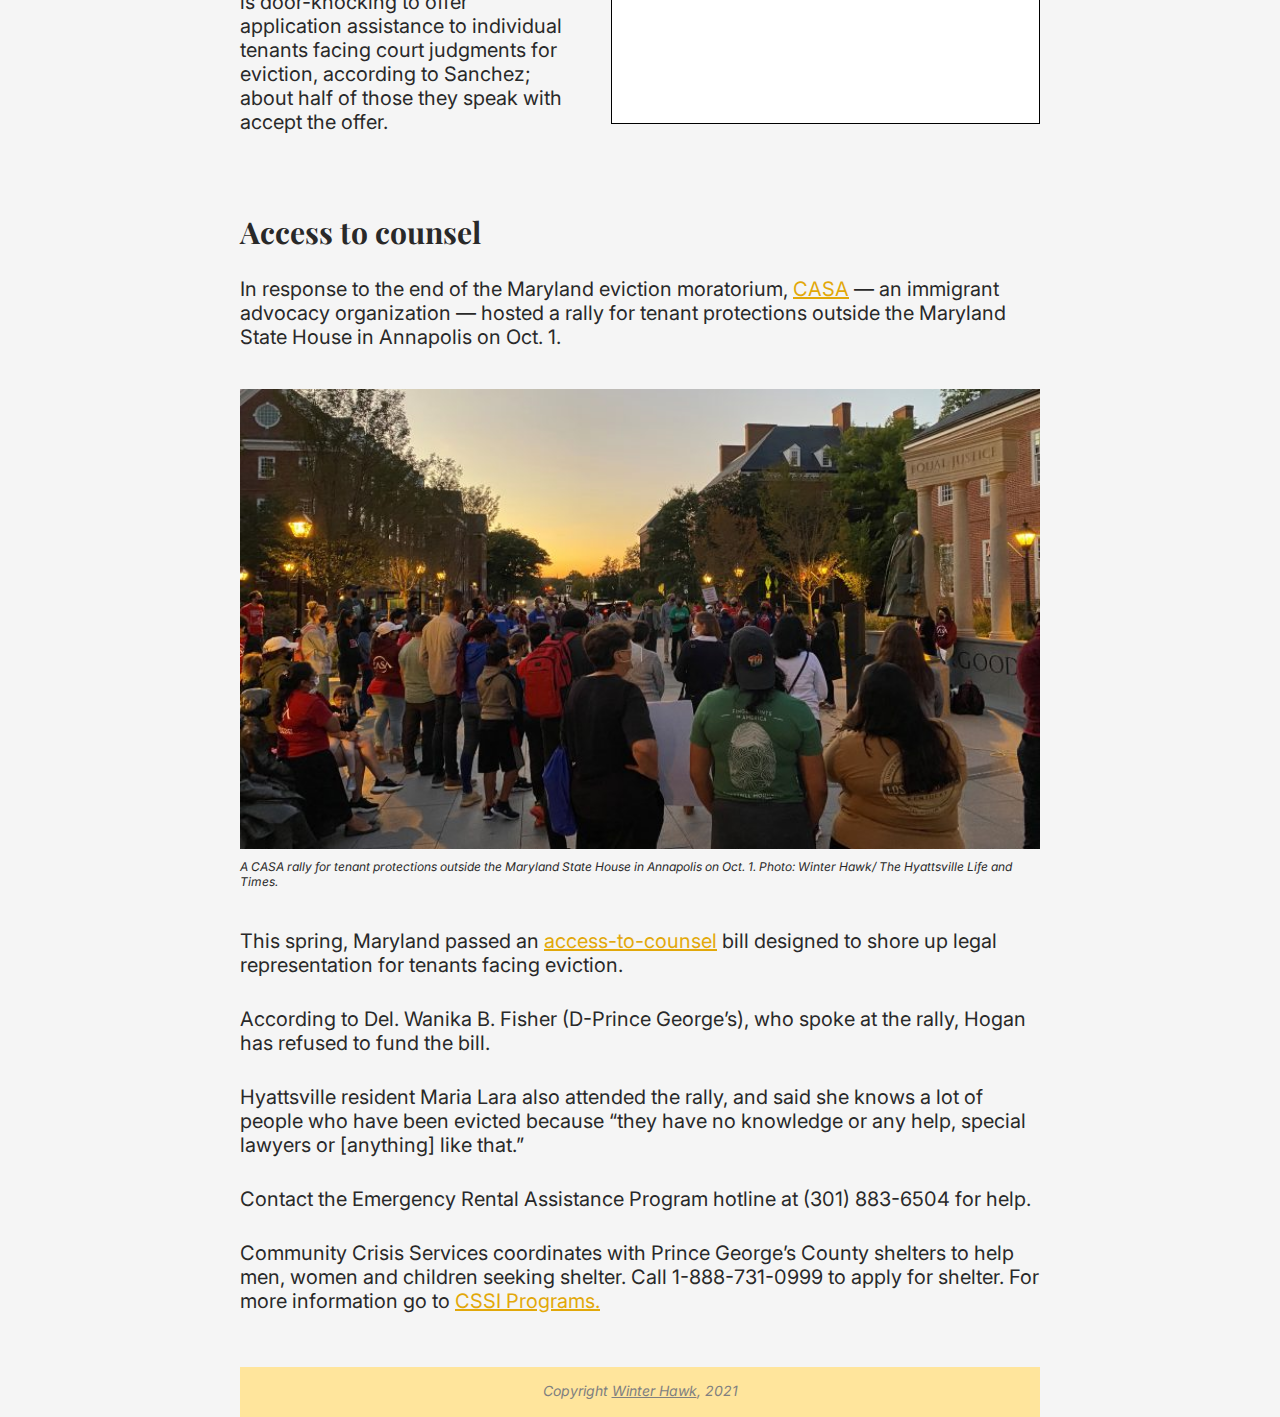
==== commit 18a52768: "Update index.html" ====
--- a/index.html
+++ b/index.html
@@ -2,8 +2,10 @@
 <html lang="en">
    <head>
       <meta charset="utf-8">
-      <meta name="viewport" content="width=device-width, initial-scale=1">
+      <meta name="viewport" content="width=device-width, initial-scale=1.0">
       <meta name="author" content="Winter Hawk">
+      <meta name="description" content="Limiting evictions in Hyattsville">
+      <meta name="keywords" content="HTML, CSS">
       <title>Limiting evictions: working to keep Hyattsville residents home</title>
       <link href="https://fonts.googleapis.com/css2?family=Playfair+Display&display=swap" rel="stylesheet">
       <link href="https://fonts.googleapis.com/css2?family=Inter:wght@300&display=swap" rel="stylesheet">
@@ -12,7 +14,7 @@
    <body>
       <div class="header-container">
          <div class="container">
-            <h1>Limiting evictions: working to keep Hyattsville residents&nbsp;home</h1>
+            <h1>Limiting evictions: working to keep Hyattsville residents home</h1>
             <br>
             <p class="subhead">Prince George's county ranks the highest among Maryland counties helping renters. Yet, city councilmembers in Hyattsville, Prince George's county are hoping to do more to assist tenants.  </p>
             <br>
--- a/styles.css
+++ b/styles.css
@@ -66,7 +66,7 @@
 }
  .image {
      border: 1px solid black;
-     min-width: 350px;
+     min-width: 413px;
 }
 
  .image1 {
@@ -77,13 +77,13 @@
      padding: 7px;
 }
  .image2 {
-     margin-right: 40px;
+     margin-left: 40px;
      width: 75%;
      height: 75%;
      background-color: white;
      padding: 7px;
 }
- @media only screen and (max-width: 600px) {
+ @media only screen and (max-width: 768px) {
      .image-wrapper {
          display: flex;
          flex-direction: column;
@@ -91,9 +91,9 @@
      .image2 {
          margin: auto;
     }
-     .margin {
-         margin-top: 30px;
-    }
+     .image {
+       min-width: 320px;
+     }
      .text-container {
          padding-left: 10px;
          padding-right: 10px;
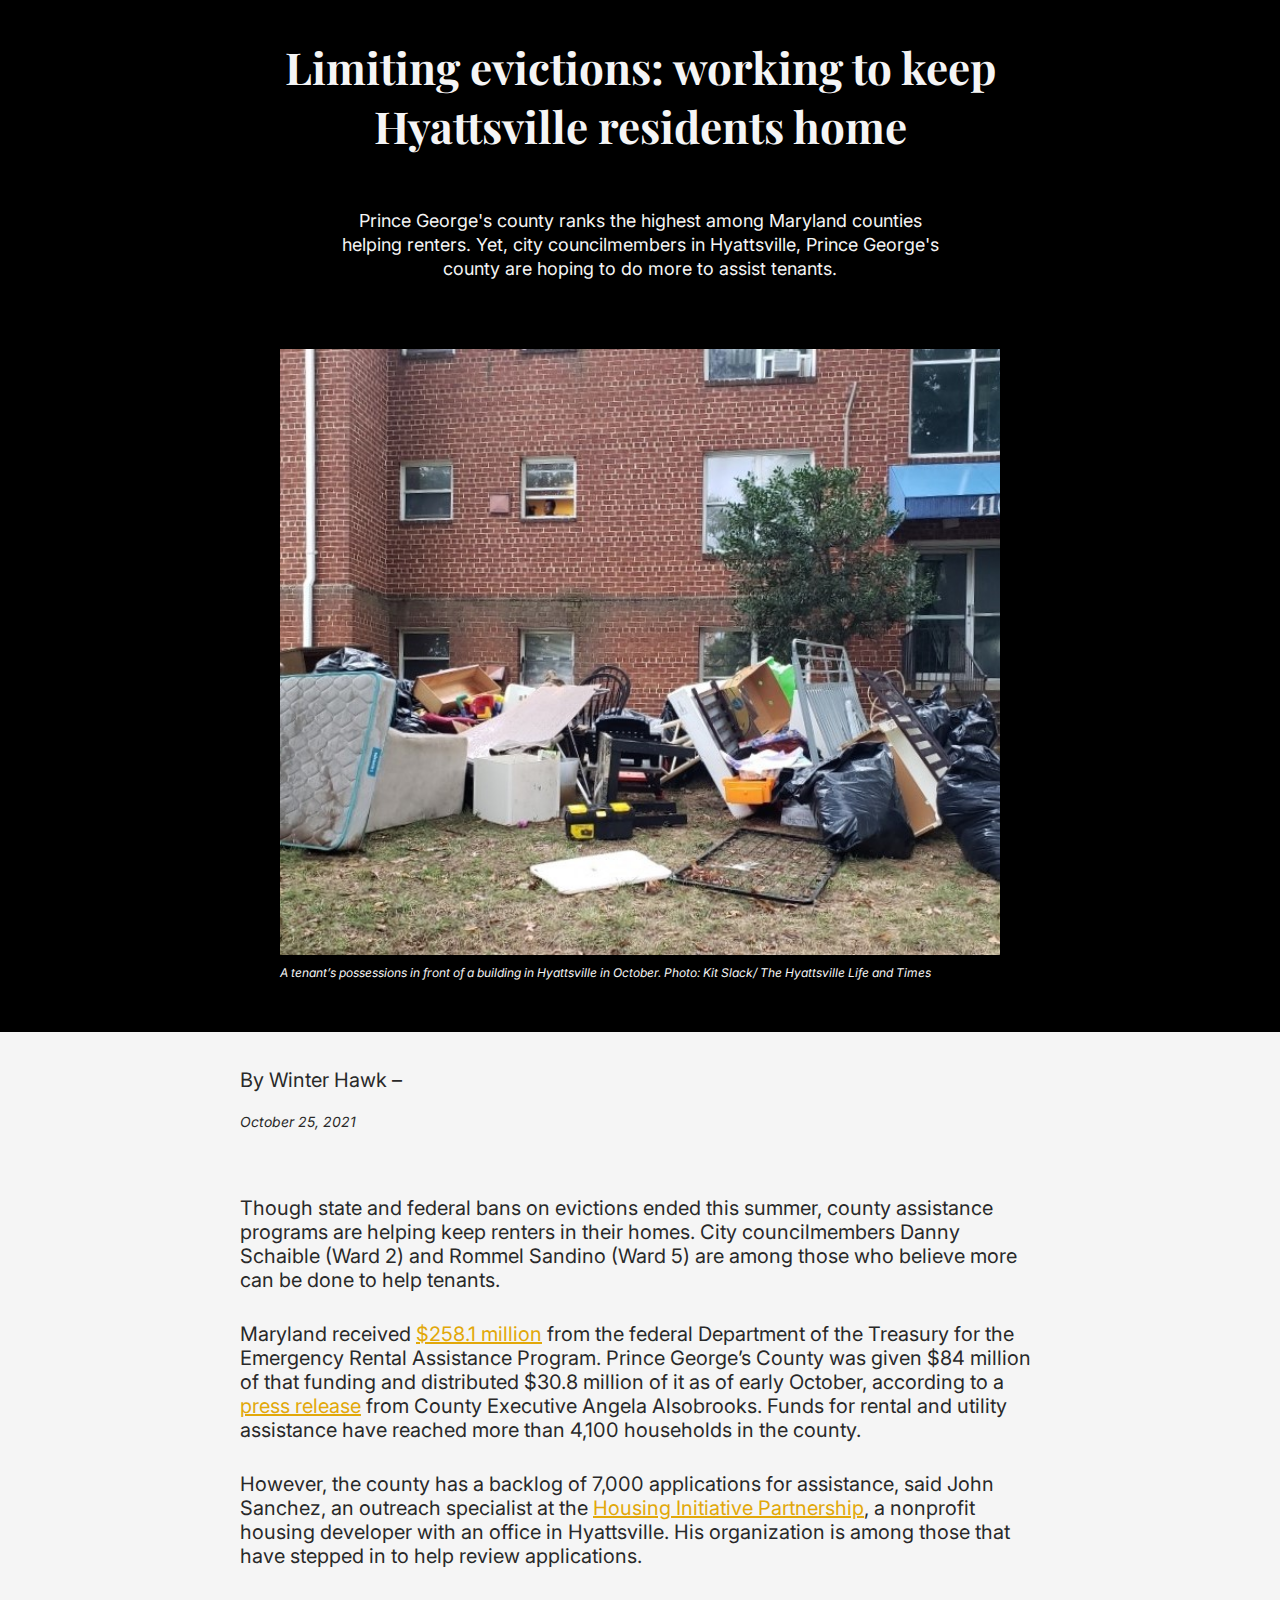
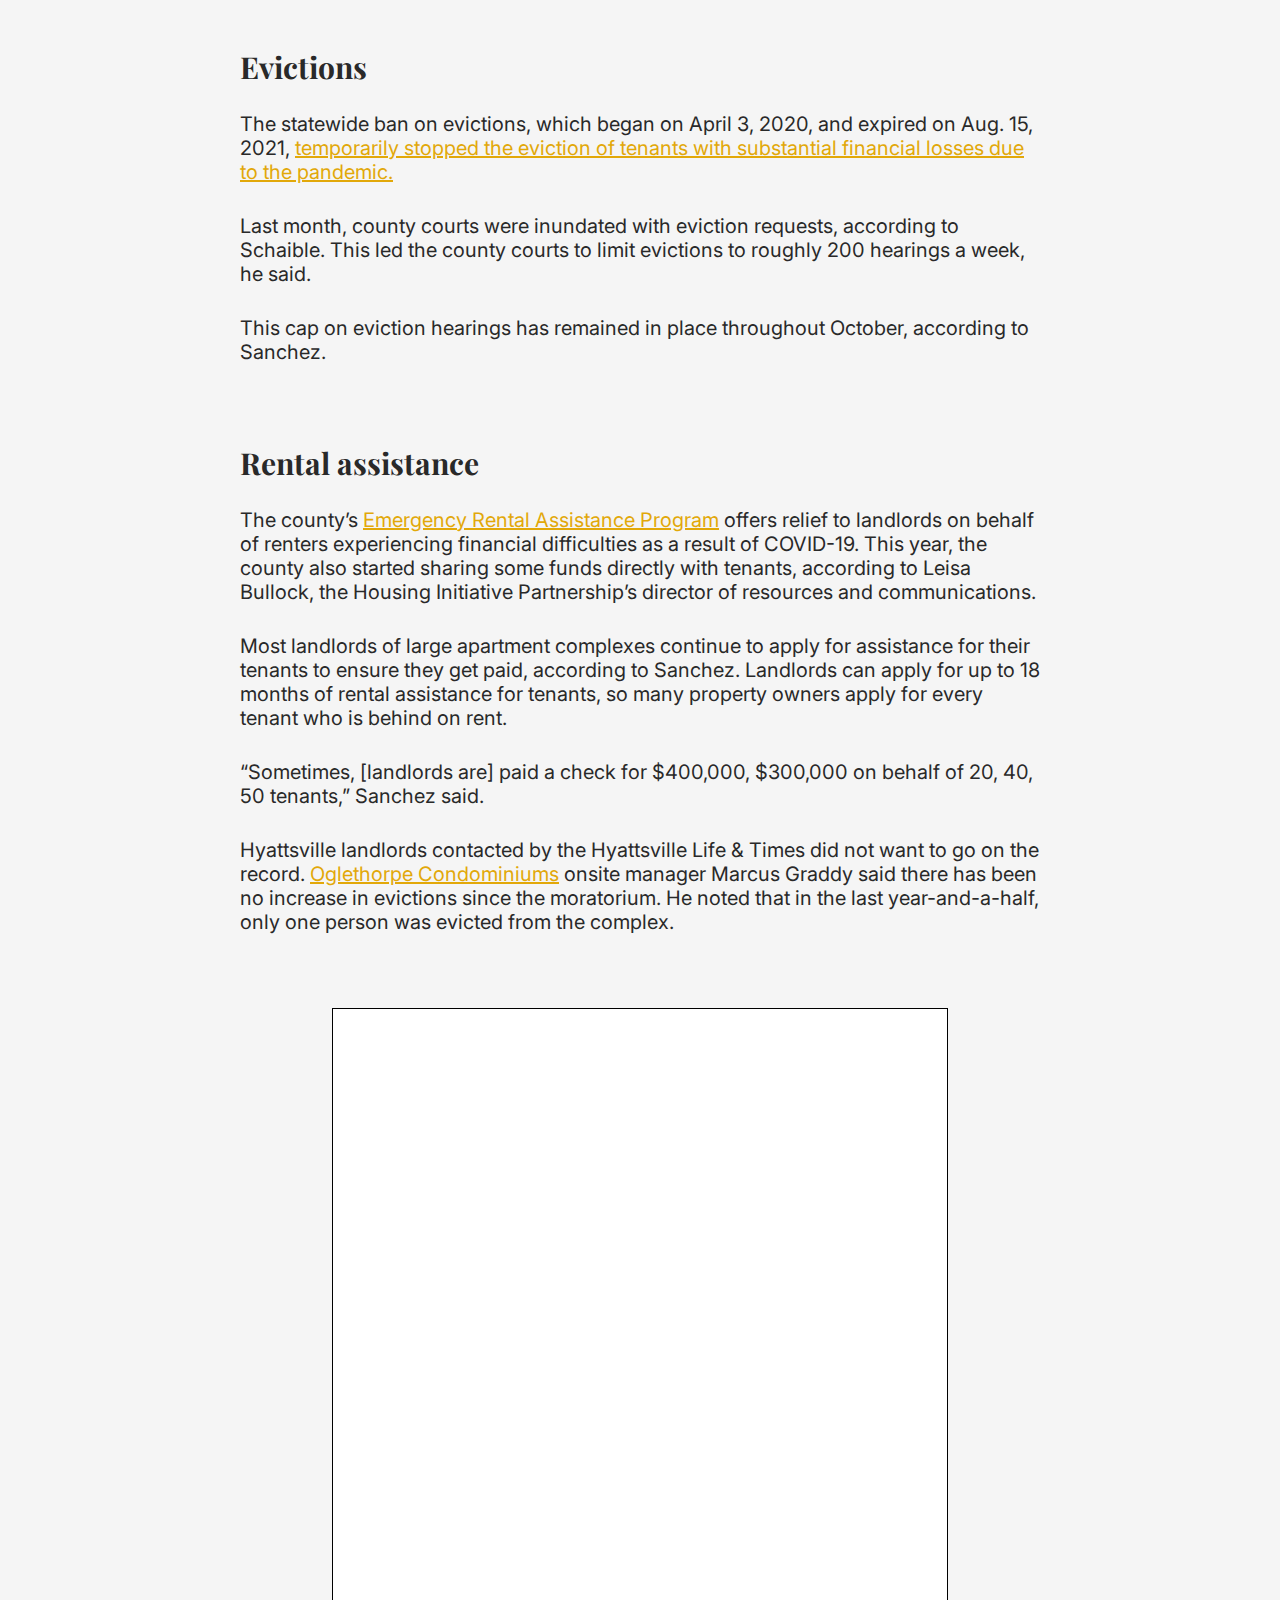
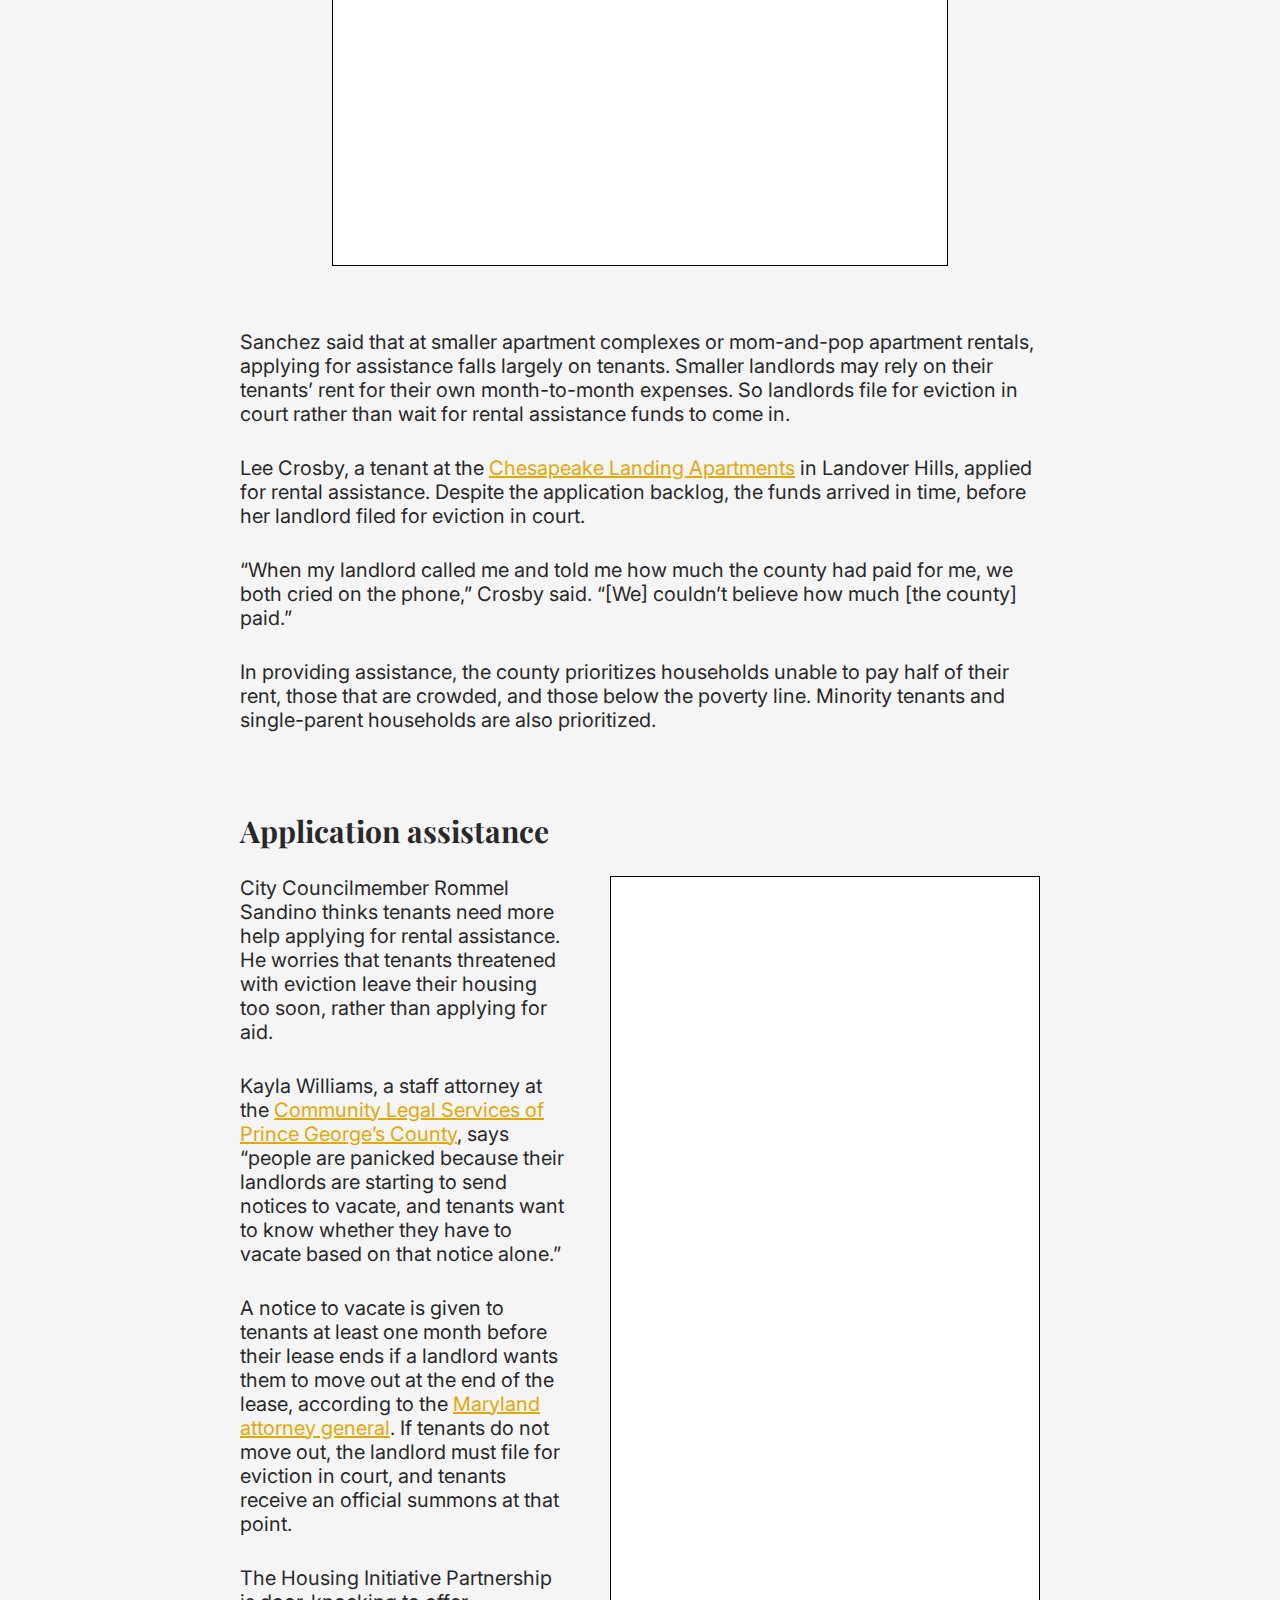
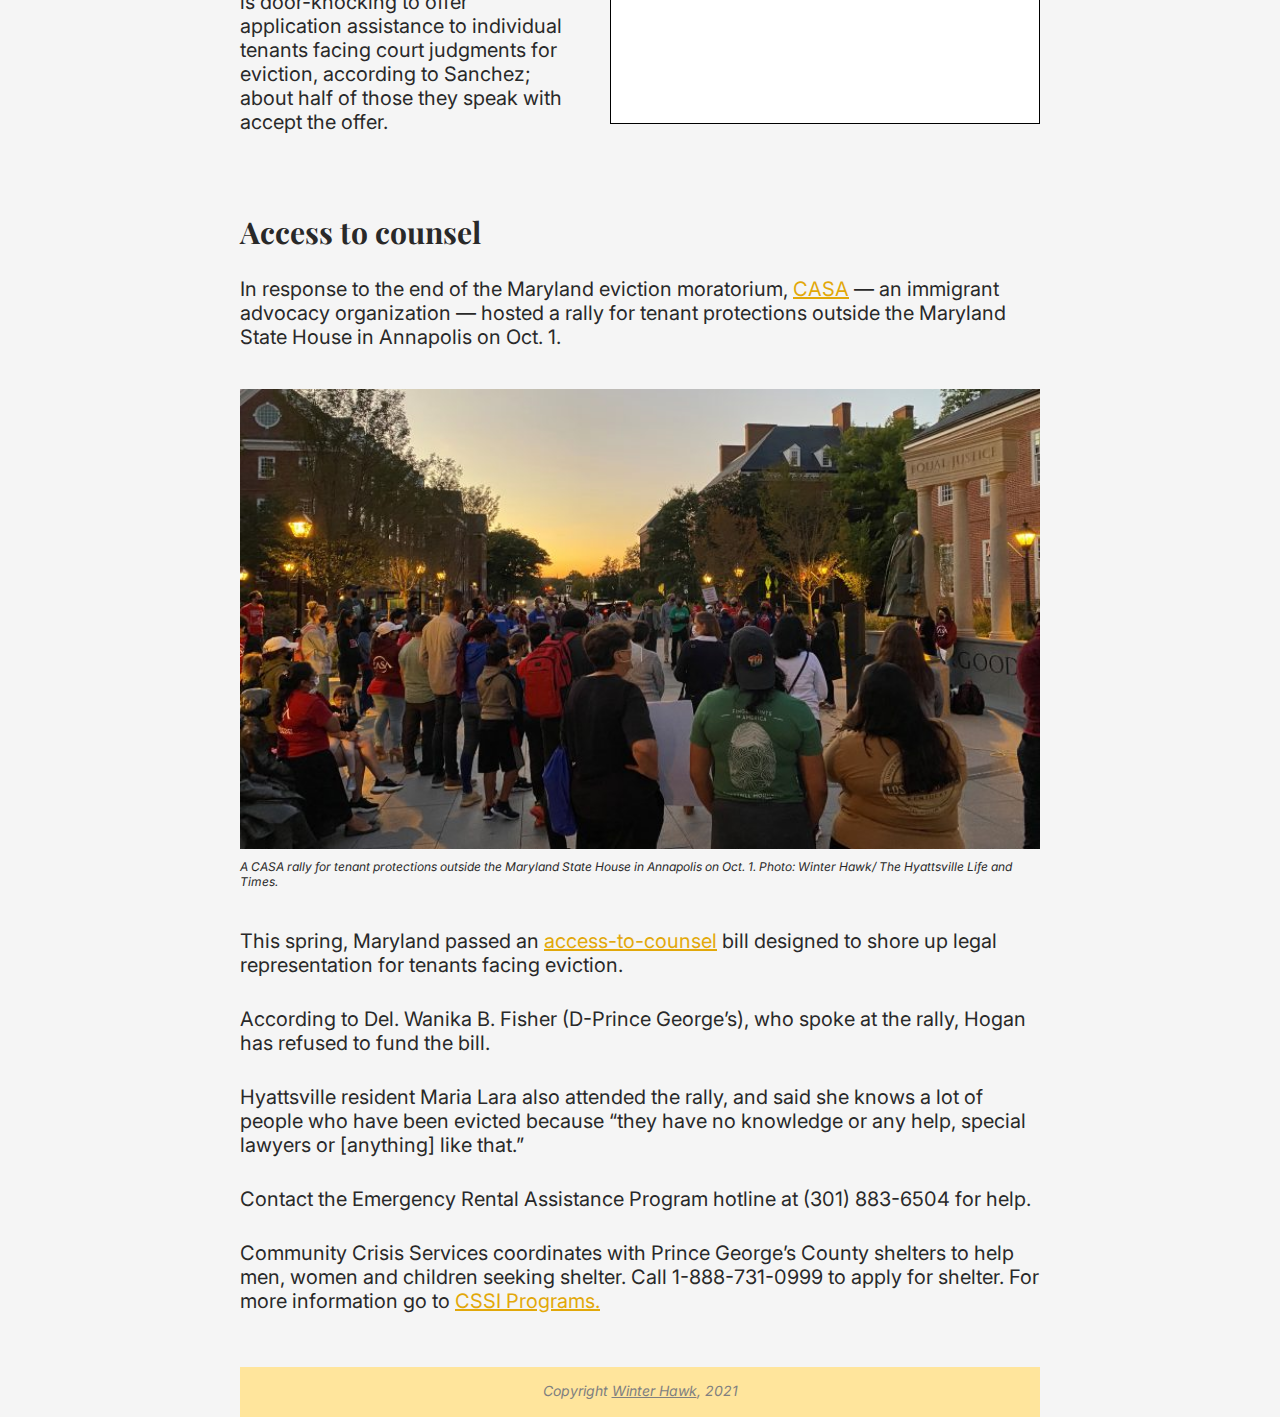
==== commit 1b9736b3: "Update index.html" ====
--- a/index.html
+++ b/index.html
@@ -5,7 +5,10 @@
       <meta name="viewport" content="width=device-width, initial-scale=1.0">
       <meta name="author" content="Winter Hawk">
       <meta name="description" content="Limiting evictions in Hyattsville">
-      <meta name="keywords" content="HTML, CSS">
+      <meta property="og:title" content="Limiting evictions: working to keep Hyattsville residents home">
+      <meta name="keywords" content="Evictions, Hyattsville, Federal, Assistance, Application, Emergency Rental Assistance Program">
+      <meta property="og:description" content="City councilmembers and nonprofits in Hyattsville are working to keep renters in their homes">
+      <meta property="og:type" content="website">
       <title>Limiting evictions: working to keep Hyattsville residents home</title>
       <link href="https://fonts.googleapis.com/css2?family=Playfair+Display&display=swap" rel="stylesheet">
       <link href="https://fonts.googleapis.com/css2?family=Inter:wght@300&display=swap" rel="stylesheet">
--- a/styles.css
+++ b/styles.css
@@ -66,7 +66,7 @@
 }
  .image {
      border: 1px solid black;
-     min-width: 413px;
+     min-width: 414px;
 }
 
  .image1 {
@@ -92,7 +92,7 @@
          margin: auto;
     }
      .image {
-       min-width: 320px;
+       min-width: 280px;
      }
      .text-container {
          padding-left: 10px;
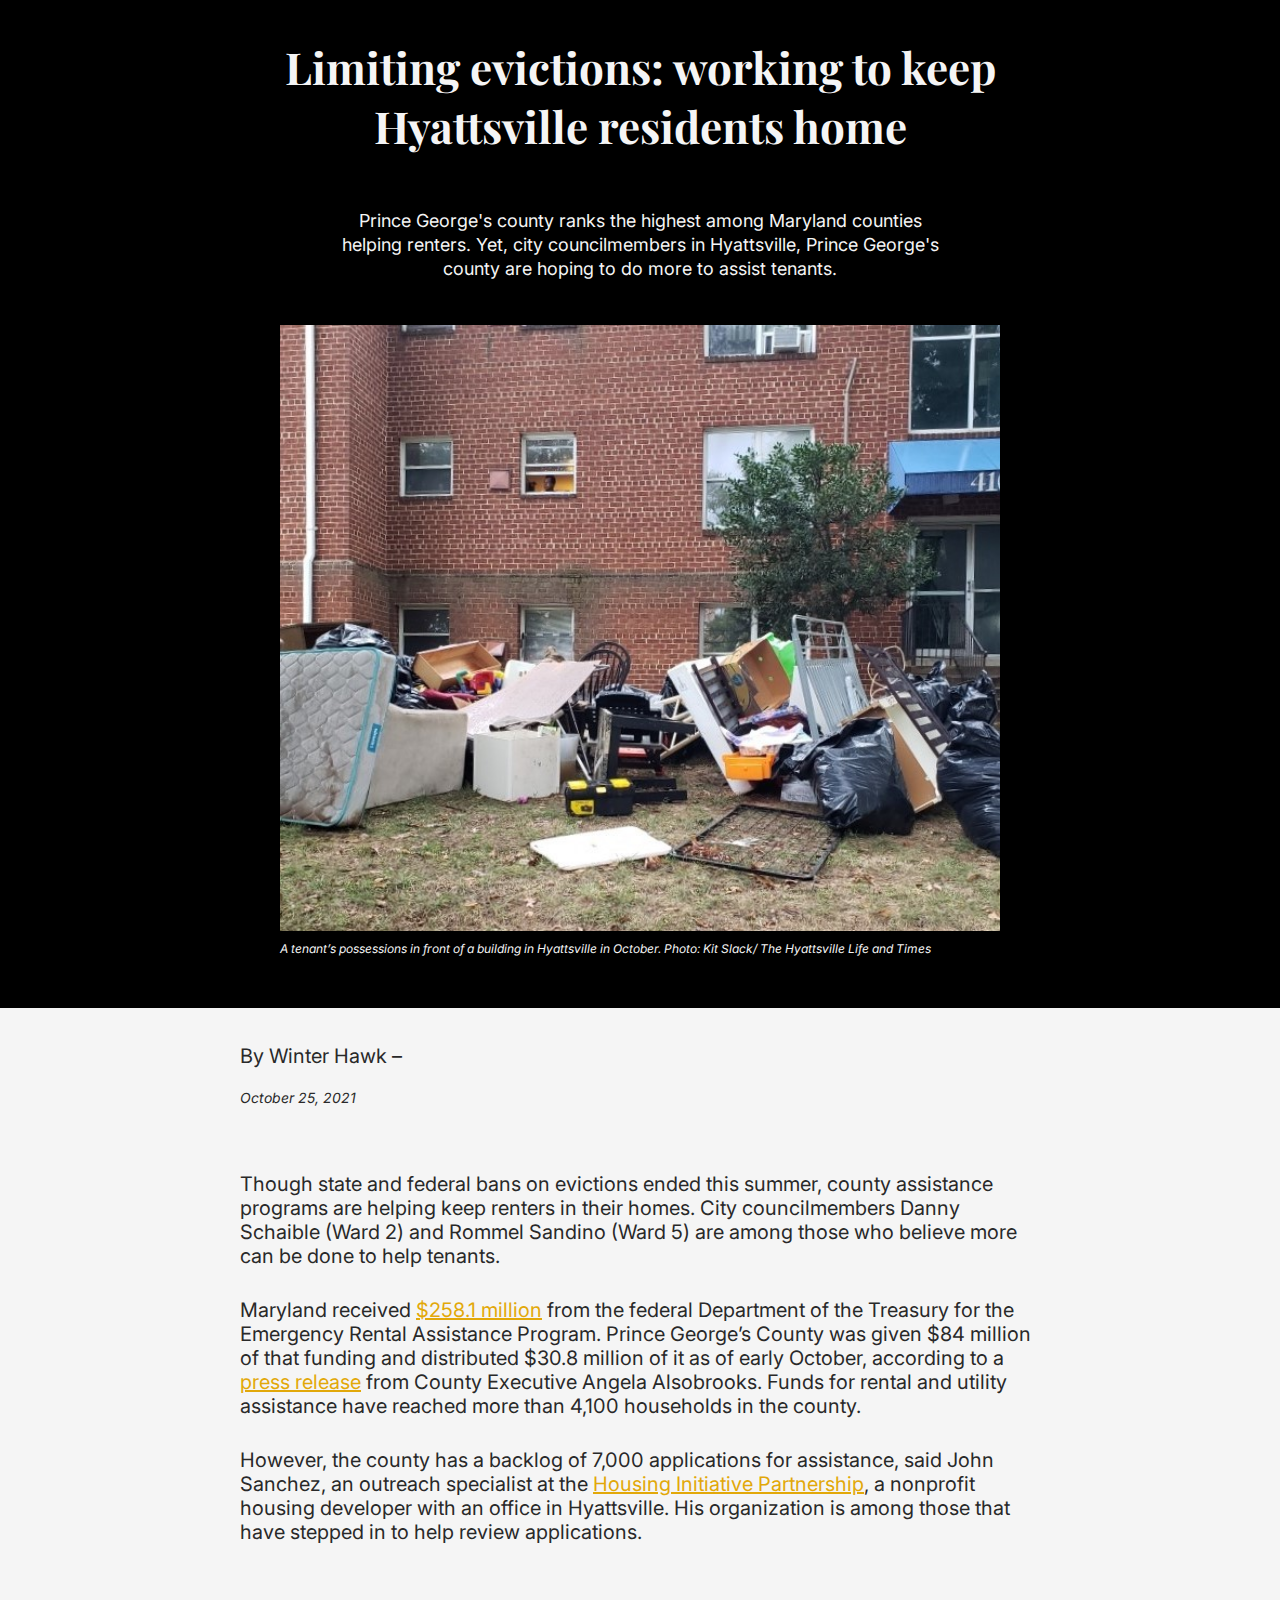
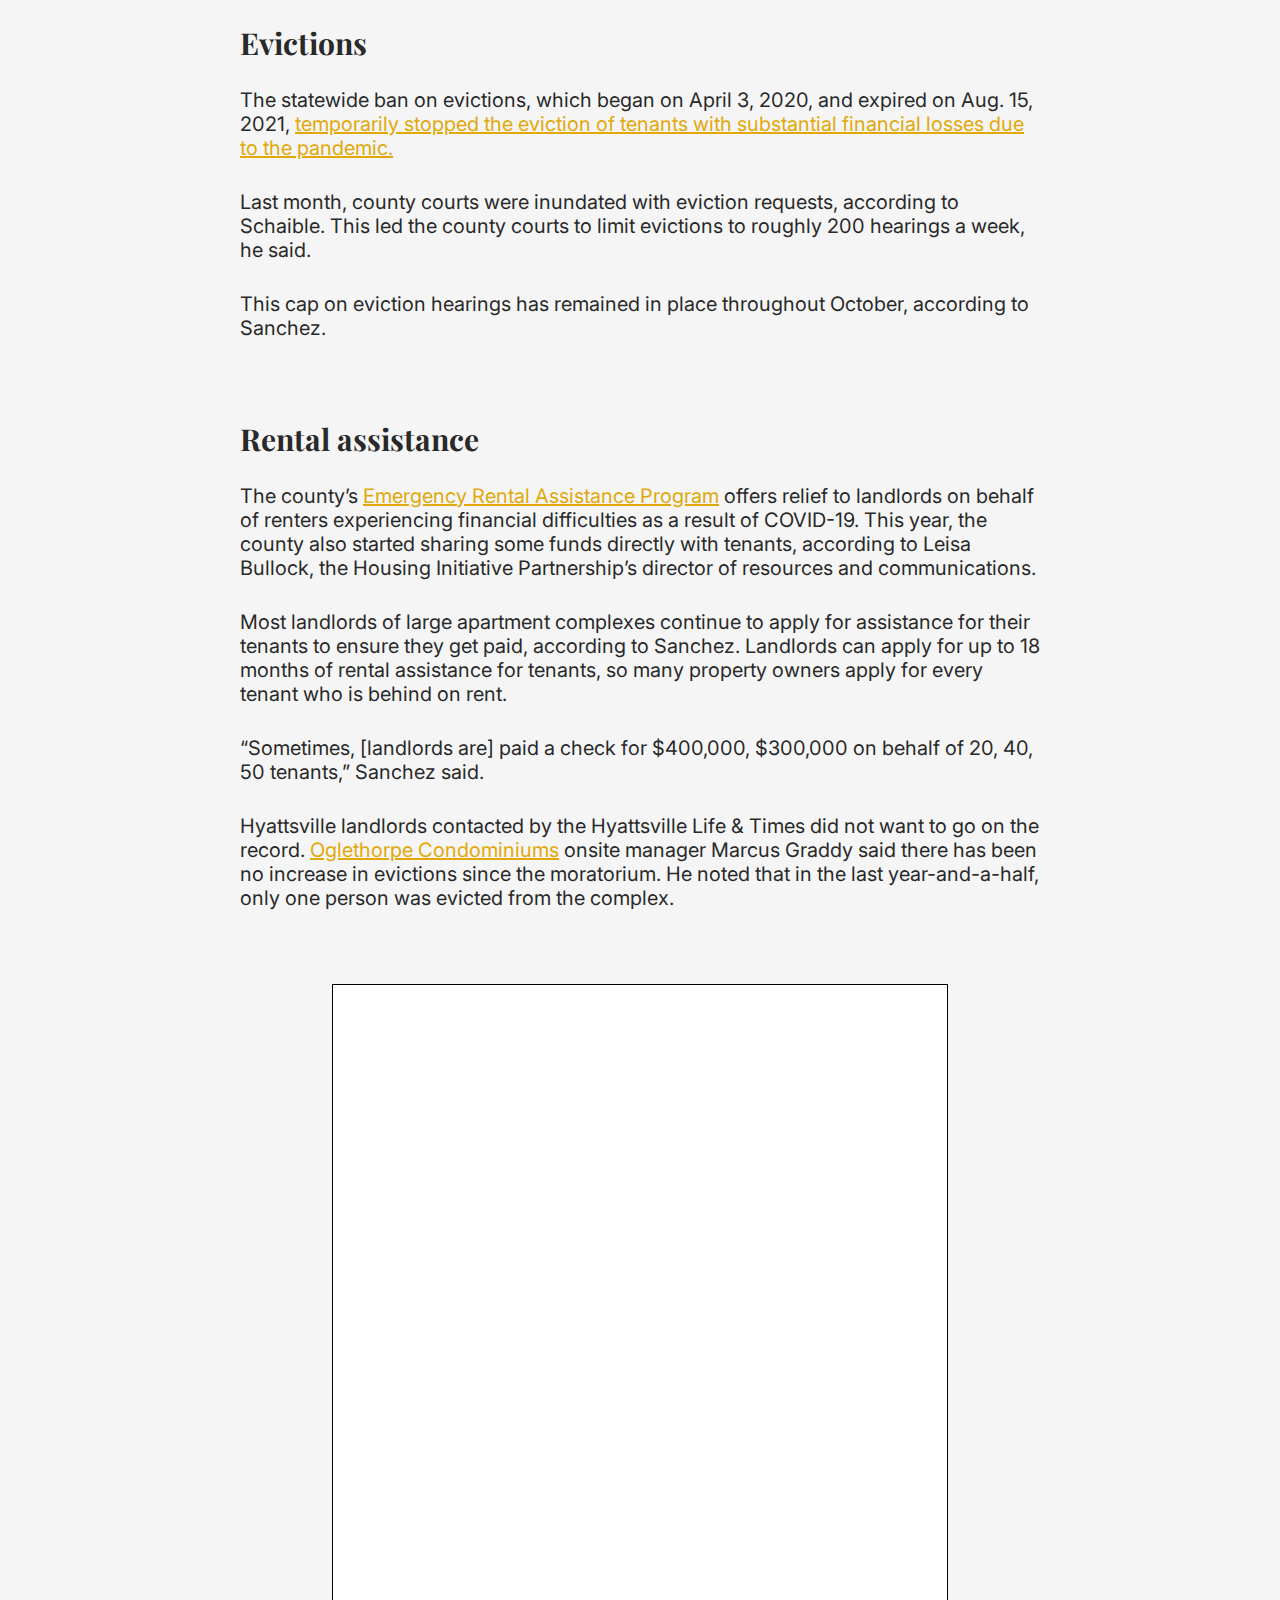
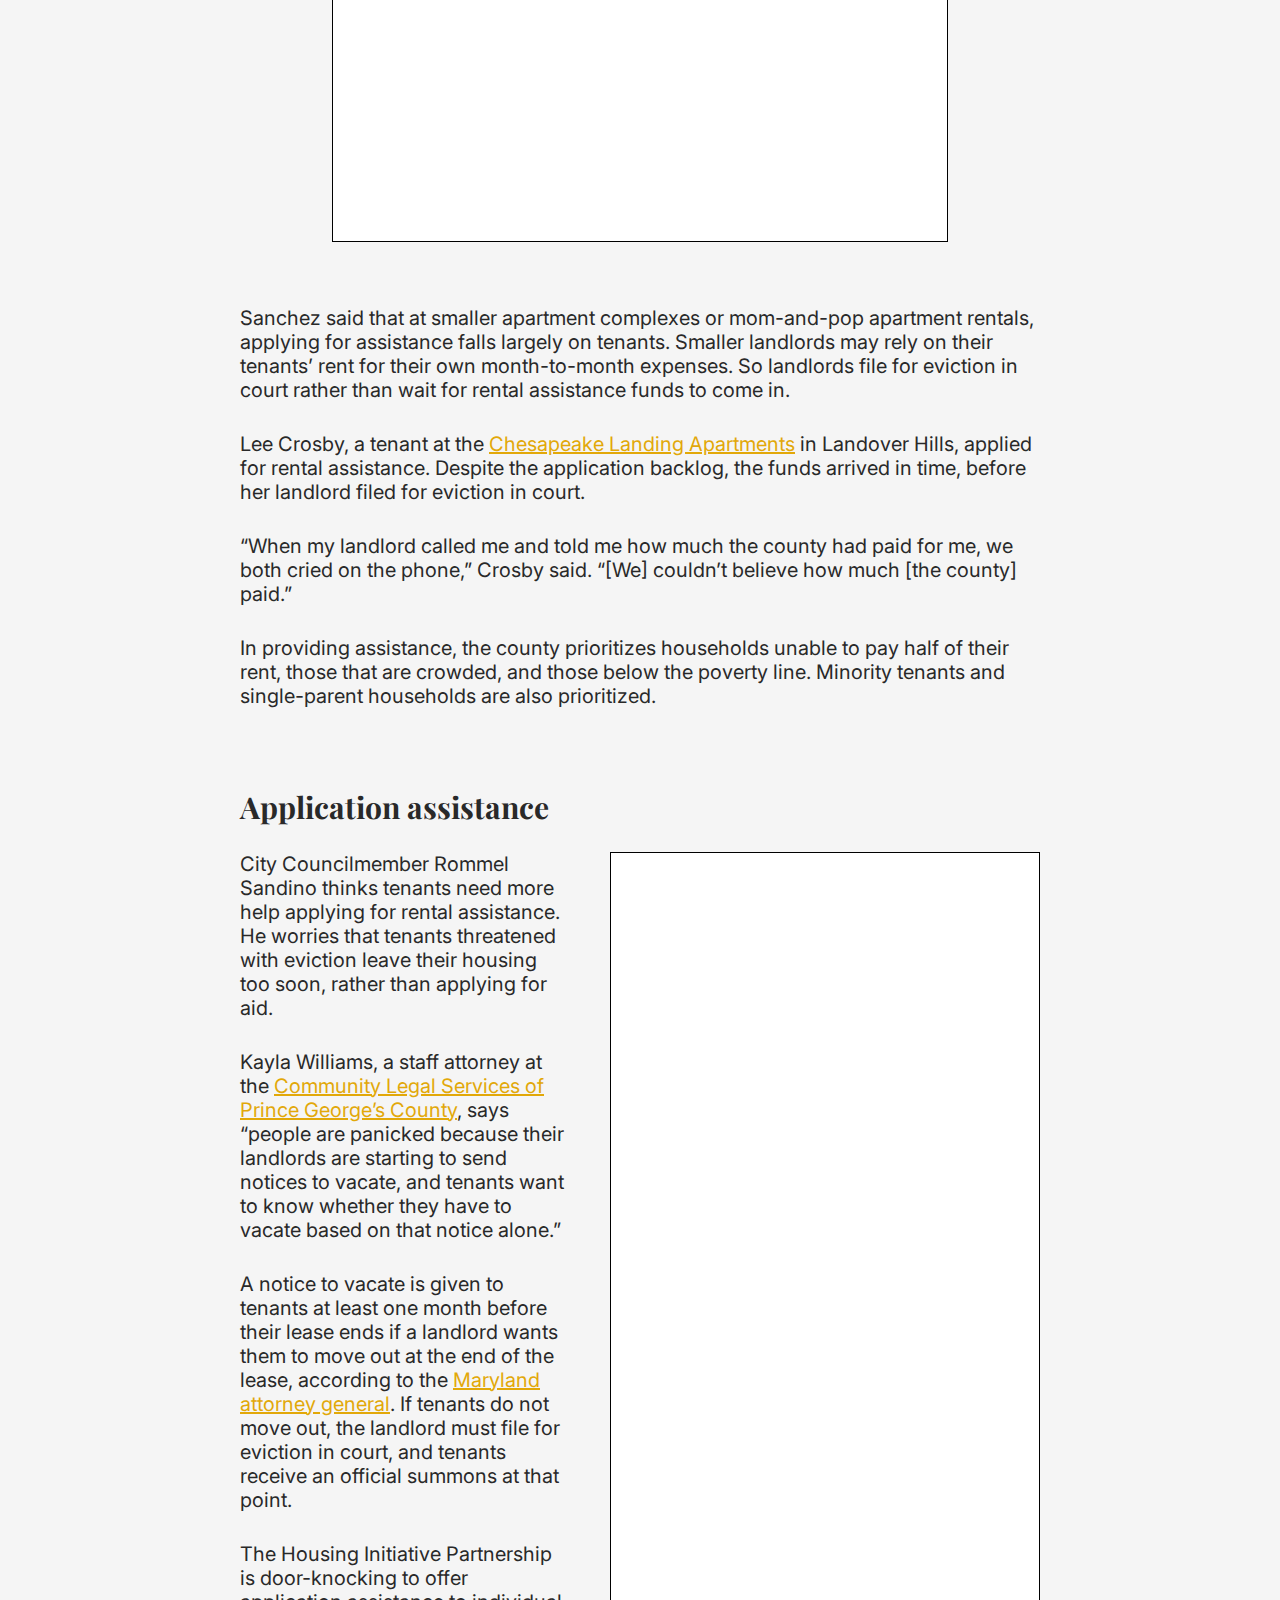
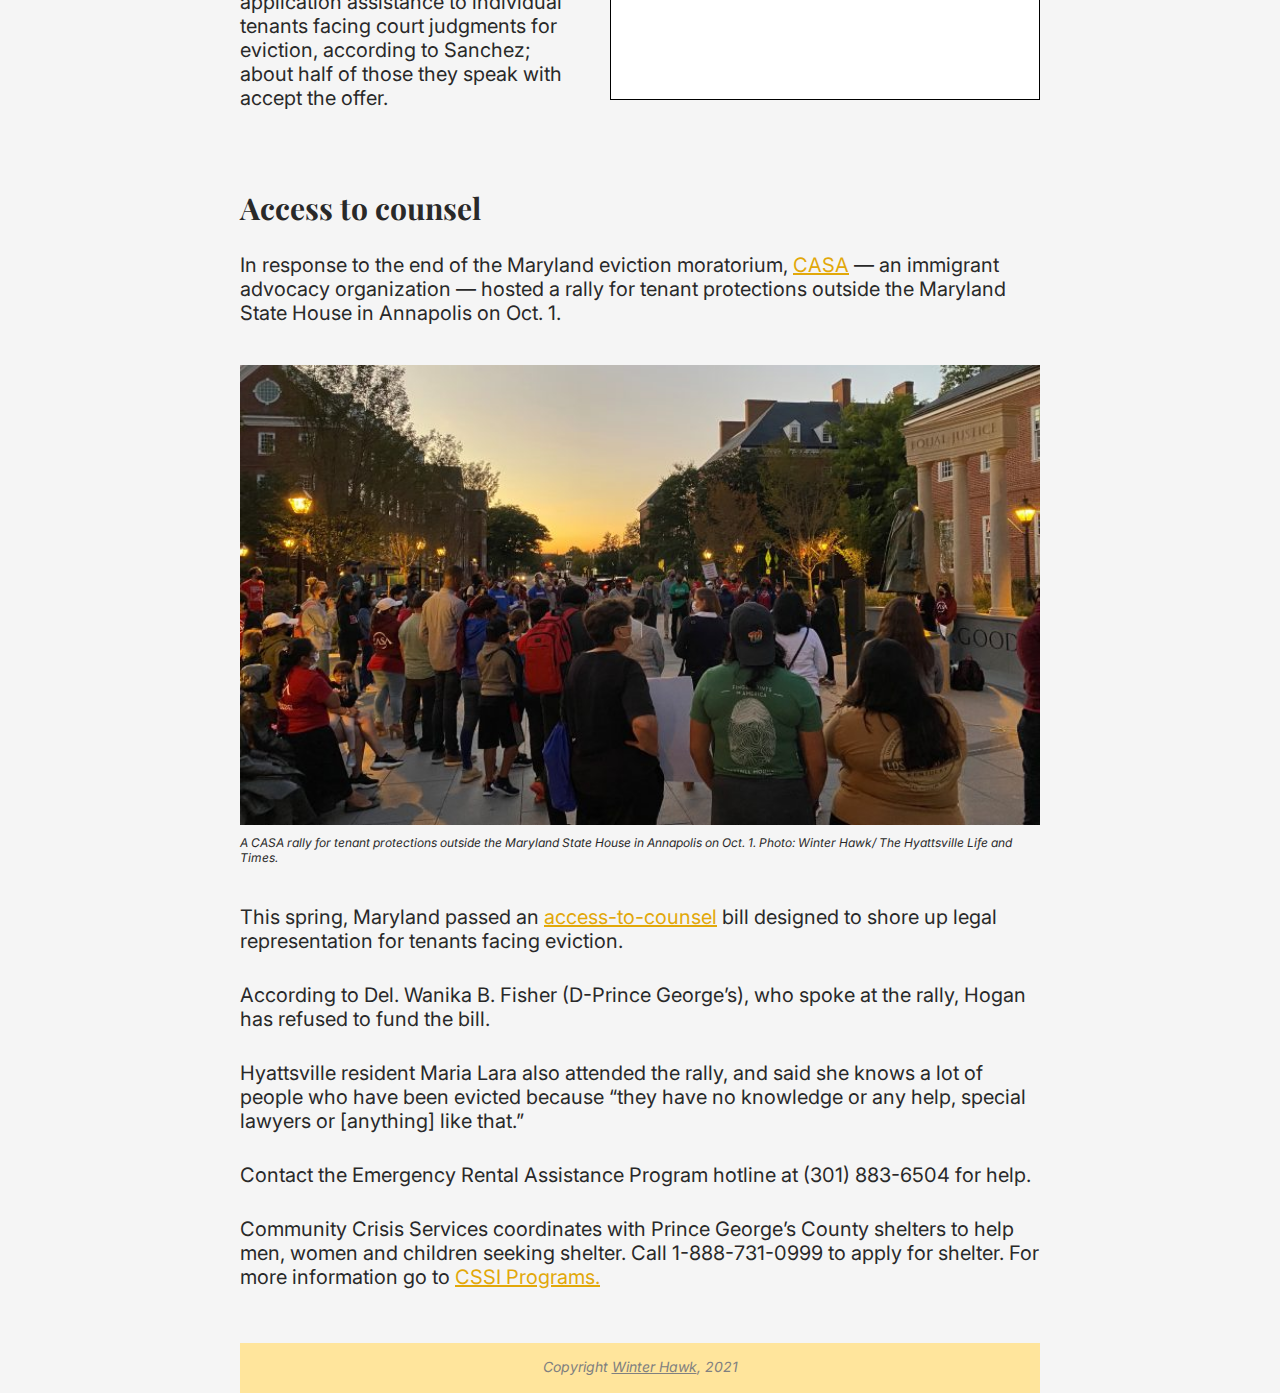
==== commit 2cca2ab4: "Update index.html" ====
--- a/index.html
+++ b/index.html
@@ -15,12 +15,12 @@
       <link rel="stylesheet" href="styles.css" type="text/css">
    </head>
    <body>
+<!-- header -->
       <div class="header-container">
          <div class="container">
             <h1>Limiting evictions: working to keep Hyattsville residents home</h1>
             <br>
             <p class="subhead">Prince George's county ranks the highest among Maryland counties helping renters. Yet, city councilmembers in Hyattsville, Prince George's county are hoping to do more to assist tenants.  </p>
-            <br>
             <br>
             <figure>
               <img src="Assets/October-eviction.jpeg" alt="Eviction">
@@ -34,15 +34,18 @@
             <p>By Winter Hawk – </p>
             <p class="date"> October 25, 2021 </p>
             <br>
+<!-- section1 -->
             <p>Though state and federal bans on evictions ended this summer, county assistance programs are helping keep renters in their homes. City councilmembers Danny Schaible (Ward 2) and Rommel Sandino (Ward 5) are among those who believe more can be done to help tenants.</p>
             <p>Maryland received <a href="https://home.treasury.gov/system/files/136/Emergency-Rental-Assistance-Payments-to-States-and-Eligible-Units-of-Local-Government.pdf" target="_blank">$258.1 million</a> from the federal Department of the Treasury for the Emergency Rental Assistance Program. Prince George’s County was given $84 million of that funding and distributed $30.8 million of it as of early October, according to a <a href="https://www.princegeorgescountymd.gov/ArchiveCenter/ViewFile/Item/3580" target="_blank">press release</a> from County Executive Angela Alsobrooks. Funds for rental and utility assistance have reached more than 4,100 households in the county.</p>
             <p>However, the county has a backlog of 7,000 applications for assistance, said John Sanchez, an outreach specialist at the <a href="https://hiphomes.org/" target="_blank">Housing Initiative Partnership</a>, a nonprofit housing developer with an office in Hyattsville. His organization is among those that have stepped in to help review applications.</p>
             <br>
+<!-- section2 -->
             <h2>Evictions</h2>
             <p>The statewide ban on evictions, which began on April 3, 2020, and expired on Aug. 15, 2021, <a href="https://governor.maryland.gov/wp-content/uploads/2020/12/Evictions-Repossessions-Foreclosures-3d-AMENDED-12.17.20.pdf" target="_blank">temporarily stopped the eviction of tenants with substantial financial losses due to the pandemic.</a></p>
             <p>Last month, county courts were inundated with eviction requests, according to Schaible. This led the county courts to limit evictions to roughly 200 hearings a week, he said.</p>
             <p>This cap on eviction hearings has remained in place throughout October, according to Sanchez.</p>
             <br>
+<!-- section3 -->
             <h2>Rental assistance</h2>
             <div>
                <p>The county’s <a href="https://www.princegeorgescountymd.gov/3703/Emergency-Rental-Assistance-Program" target="_blank">Emergency Rental Assistance Program</a> offers relief to landlords on behalf of renters experiencing financial difficulties as a result of COVID-19. This year, the county also started sharing some funds directly with tenants, according to Leisa Bullock, the Housing Initiative Partnership’s director of resources and communications. </p>
@@ -61,6 +64,7 @@
             <p> “When my landlord called me and told me how much the county had paid for me, we both cried on the phone,” Crosby said. “[We] couldn’t believe how much [the county] paid.” </p>
             <p> In providing assistance, the county prioritizes households unable to pay half of their rent, those that are crowded, and those below the poverty line. Minority tenants and single-parent households are also prioritized. </p>
             <br>
+<!-- section4 -->
             <h2>Application assistance</h2>
             <div class="image-wrapper">
                <div>
@@ -75,6 +79,7 @@
                </div>
             </div>
             <br>
+<!-- section5 -->
             <h2> Access to counsel </h2>
             <p> In response to the end of the Maryland eviction moratorium, <a href="https://wearecasa.org/" target="_blank">CASA</a> — an immigrant advocacy organization — hosted a rally for tenant protections outside the Maryland State House in Annapolis on Oct. 1. </p>
             <figure class="rally-container">
@@ -87,6 +92,7 @@
             <p> Contact the Emergency Rental Assistance Program hotline at (301) 883-6504 for help. </p>
             <p> Community Crisis Services coordinates with Prince George’s County shelters to help men, women and children seeking shelter. Call 1-888-731-0999 to apply for shelter. For more information go to <a href="https://www.communitycrisis.org/?page_id=1098#1462406111928-669ebdb4-e2aa" target="_blank">CSSI Programs. </a> </p>
             <br>
+<!-- footer -->
             <div class="footer">
                <div class= "copyright">
                   Copyright <a class="copyright" href="https://winter-hawk.github.io/" target="_blank"> Winter Hawk</a>, 2021
